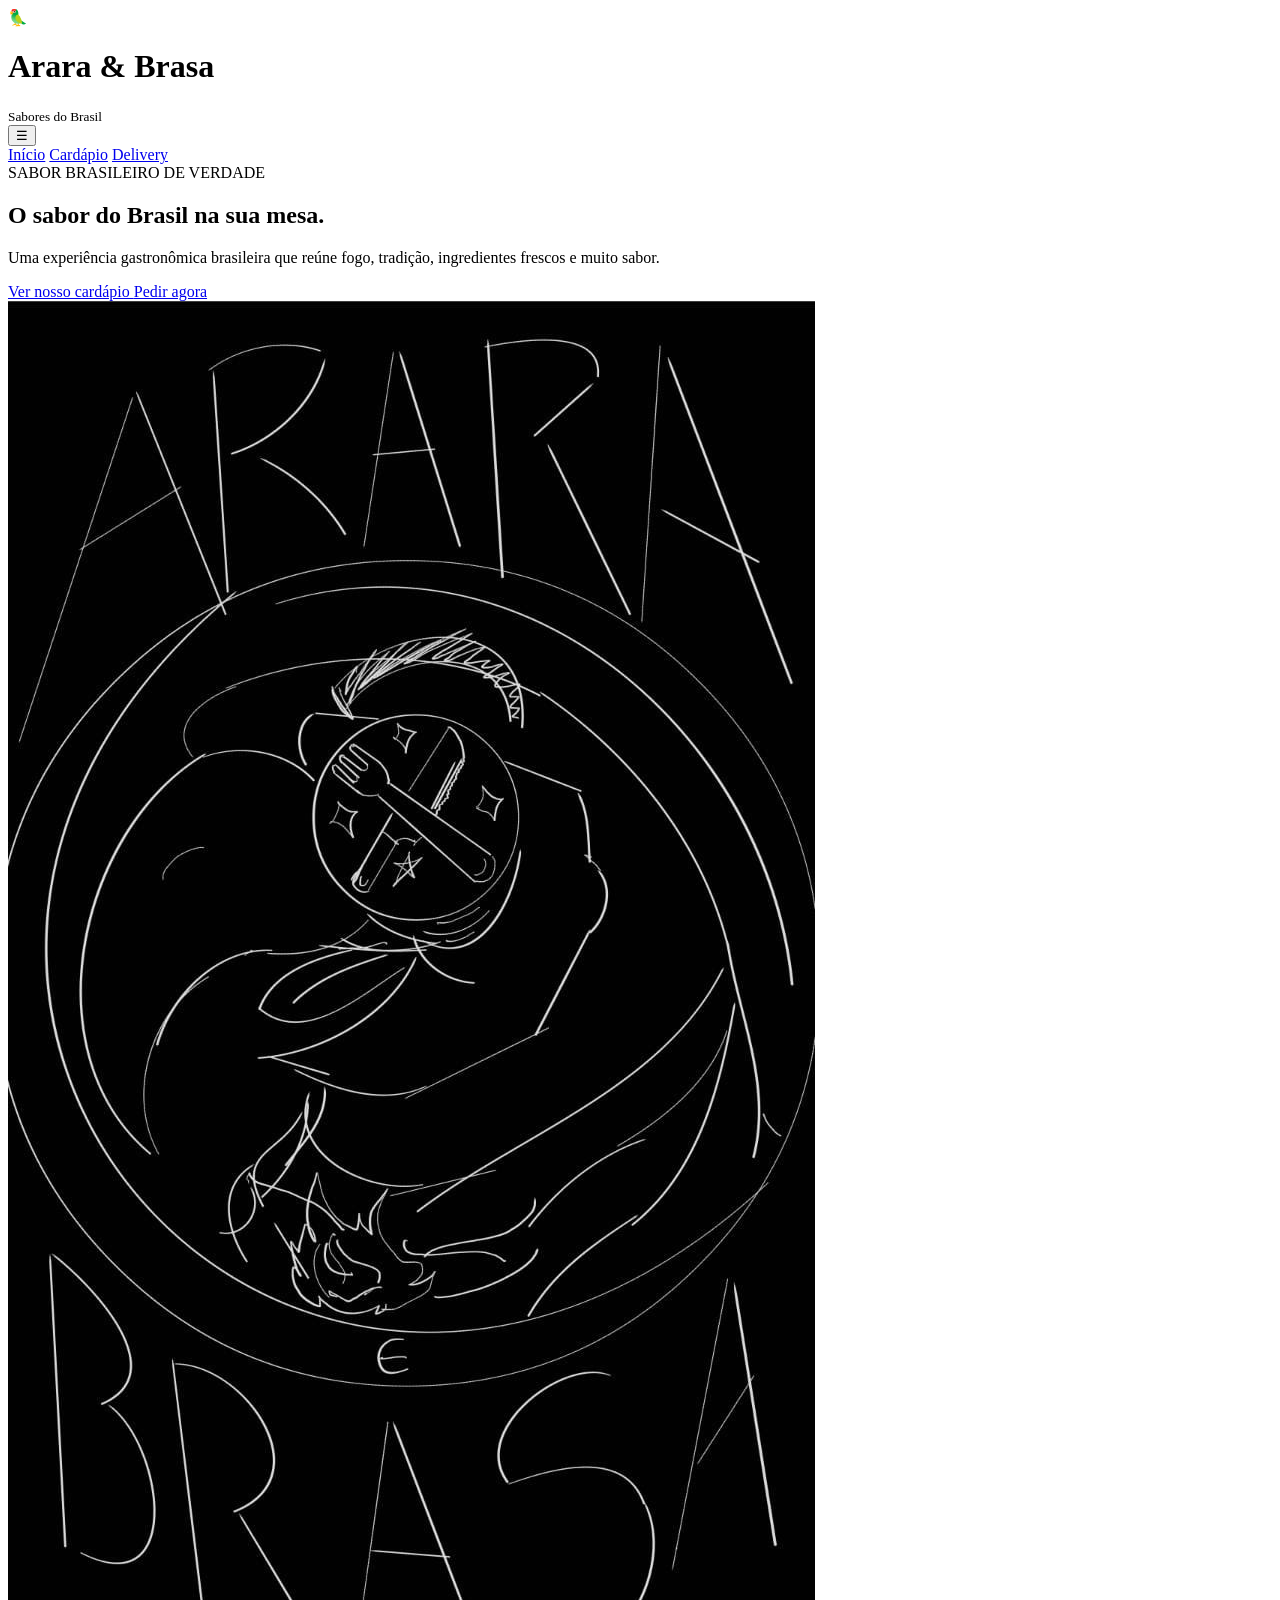
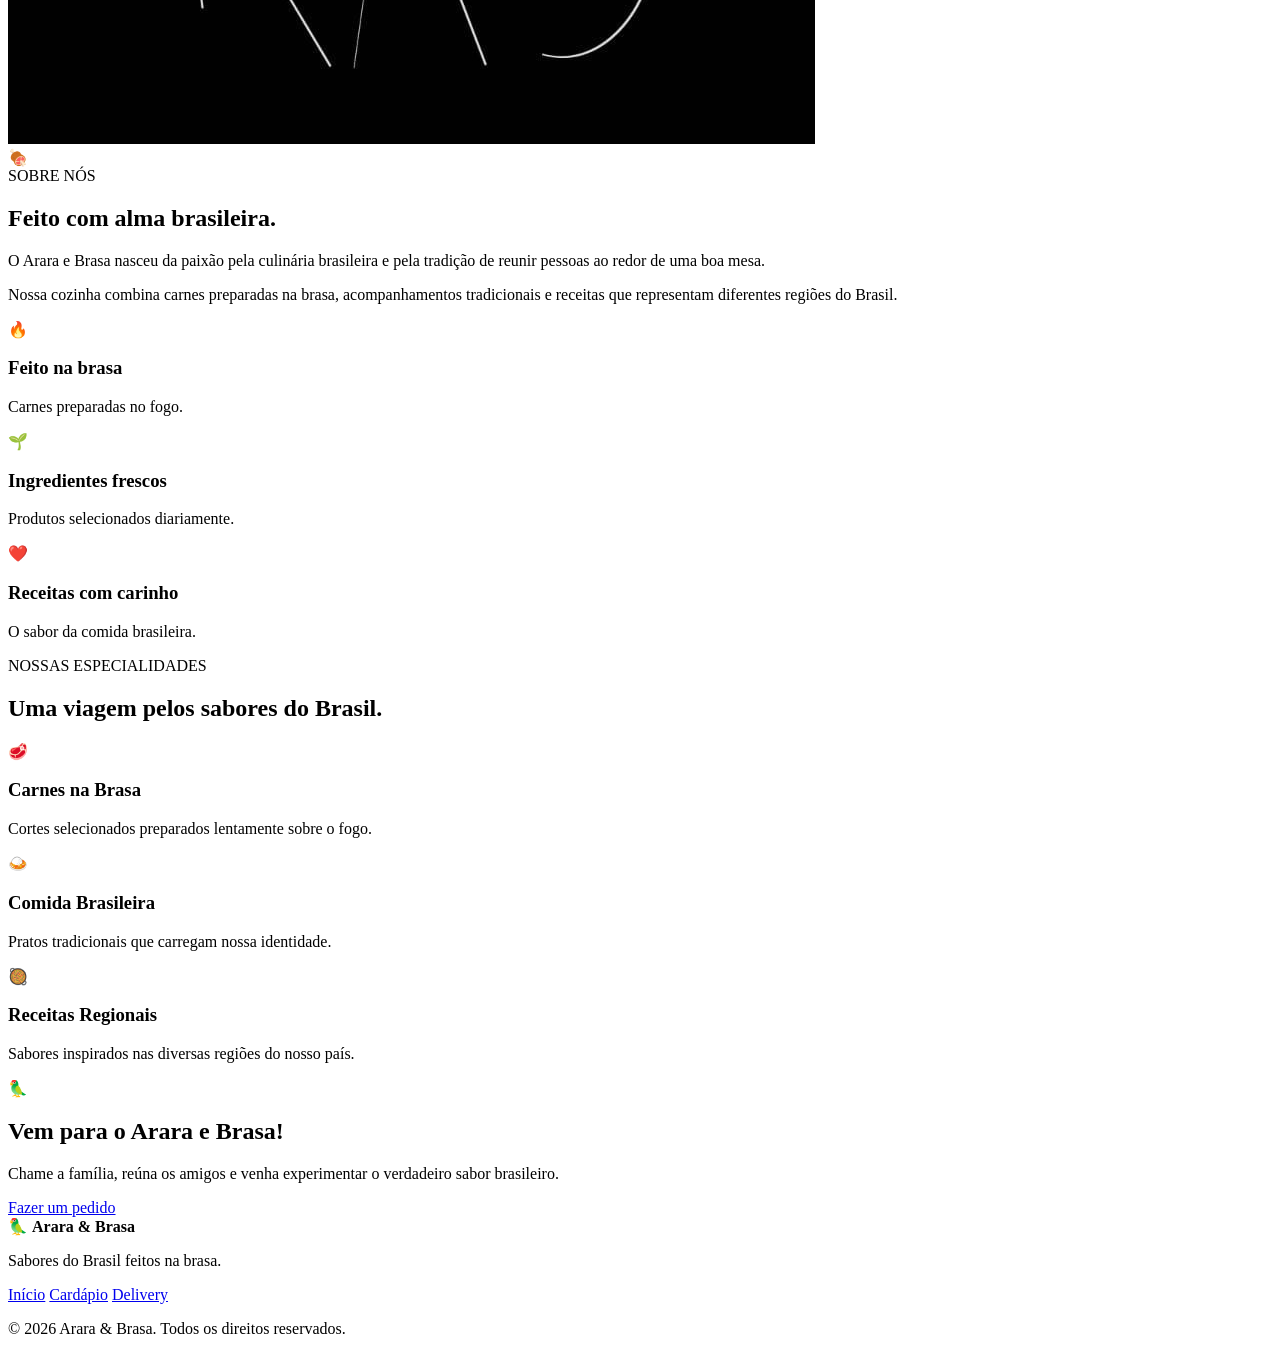
==== Arara&Brasa/index.html @ 56293bd3 "index AB 1.0.1" ====
<!DOCTYPE html>
<html lang="pt-BR">
<head>
    <meta charset="UTF-8">
    <meta name="viewport" content="width=device-width, initial-scale=1.0">
    <title>Arara e Brasa | Restaurante Brasileiro</title>

    <link rel="stylesheet" href="style.css">
</head>

<body>

<header class="header">
    <div class="logo">
        <span class="logo-arara">🦜</span>
        <div>
            <h1>Arara <span>&</span> Brasa</h1>
            <small>Sabores do Brasil</small>
        </div>
    </div>

    <button class="menu-btn" onclick="toggleMenu()">☰</button>

    <nav id="menu">
        <a href="index.html" class="active">Início</a>
        <a href="cardapio.html">Cardápio</a>
        <a href="delivery.html">Delivery</a>
    </nav>
</header>


<main>

    <section class="hero">

        <div class="hero-content">

            <span class="tag">SABOR BRASILEIRO DE VERDADE</span>

            <h2>
                O sabor do Brasil
                <span>na sua mesa.</span>
            </h2>

            <p>
                Uma experiência gastronômica brasileira que reúne
                fogo, tradição, ingredientes frescos e muito sabor.
            </p>

            <div class="hero-buttons">
                <a href="cardapio.html" class="btn btn-primary">
                    Ver nosso cardápio
                </a>

                <a href="delivery.html" class="btn btn-secondary">
                    Pedir agora 
                </a>
            </div>

        </div>

        <div class="mascot">
            <div class="mascot-circulo">
                <img src="imgs/arara.jpeg" alt="Mascote Arara e Brasa">
            </div>

            <div class="mascot-smoke smoke1"></div>
            <div class="mascot-smoke smoke2"></div>
        </div>

    </section>


    <section class="sobre">

        <div class="sobre-image">
            <div class="image-placeholder">
                🍖
            </div>
        </div>

        <div class="sobre-content">

            <span class="section-label">SOBRE NÓS</span>

            <h2>
                Feito com alma
                <span>brasileira.</span>
            </h2>

            <p>
                O Arara e Brasa nasceu da paixão pela culinária brasileira
                e pela tradição de reunir pessoas ao redor de uma boa mesa.
            </p>

            <p>
                Nossa cozinha combina carnes preparadas na brasa,
                acompanhamentos tradicionais e receitas que representam
                diferentes regiões do Brasil.
            </p>

            <div class="features">

                <div class="feature">
                    <strong>🔥</strong>
                    <div>
                        <h3>Feito na brasa</h3>
                        <p>Carnes preparadas no fogo.</p>
                    </div>
                </div>

                <div class="feature">
                    <strong>🌱</strong>
                    <div>
                        <h3>Ingredientes frescos</h3>
                        <p>Produtos selecionados diariamente.</p>
                    </div>
                </div>

                <div class="feature">
                    <strong>❤️</strong>
                    <div>
                        <h3>Receitas com carinho</h3>
                        <p>O sabor da comida brasileira.</p>
                    </div>
                </div>

            </div>

        </div>

    </section>


    <section class="especialidades">

        <div class="section-title">

            <span class="section-label">NOSSAS ESPECIALIDADES</span>

            <h2>
                Uma viagem pelos
                <span>sabores do Brasil.</span>
            </h2>

        </div>

        <div class="especialidade-grid">

            <div class="especialidade-card">
                <div class="especialidade-icon">🥩</div>
                <h3>Carnes na Brasa</h3>
                <p>
                    Cortes selecionados preparados lentamente
                    sobre o fogo.
                </p>
            </div>

            <div class="especialidade-card">
                <div class="especialidade-icon">🍛</div>
                <h3>Comida Brasileira</h3>
                <p>
                    Pratos tradicionais que carregam
                    nossa identidade.
                </p>
            </div>

            <div class="especialidade-card">
                <div class="especialidade-icon">🥘</div>
                <h3>Receitas Regionais</h3>
                <p>
                    Sabores inspirados nas diversas regiões
                    do nosso país.
                </p>
            </div>

        </div>

    </section>



    <section class="cta">

        <div>
            <span>🦜</span>

            <h2>
                Vem para o
                <strong>Arara e Brasa!</strong>
            </h2>

            <p>
                Chame a família, reúna os amigos e venha experimentar
                o verdadeiro sabor brasileiro.
            </p>
        </div>

        <a href="delivery.html" class="btn btn-primary">
            Fazer um pedido
        </a>

    </section>

</main>


<footer>

    <div class="footer-logo">
        🦜 <strong>Arara & Brasa</strong>
    </div>

    <p>Sabores do Brasil feitos na brasa.</p>

    <div class="footer-links">
        <a href="index.html">Início</a>
        <a href="cardapio.html">Cardápio</a>
        <a href="delivery.html">Delivery</a>
    </div>

    <p class="copyright">
        © 2026 Arara & Brasa. Todos os direitos reservados.
    </p>

</footer>

<script src="script.js"></script>

</body>
</html>
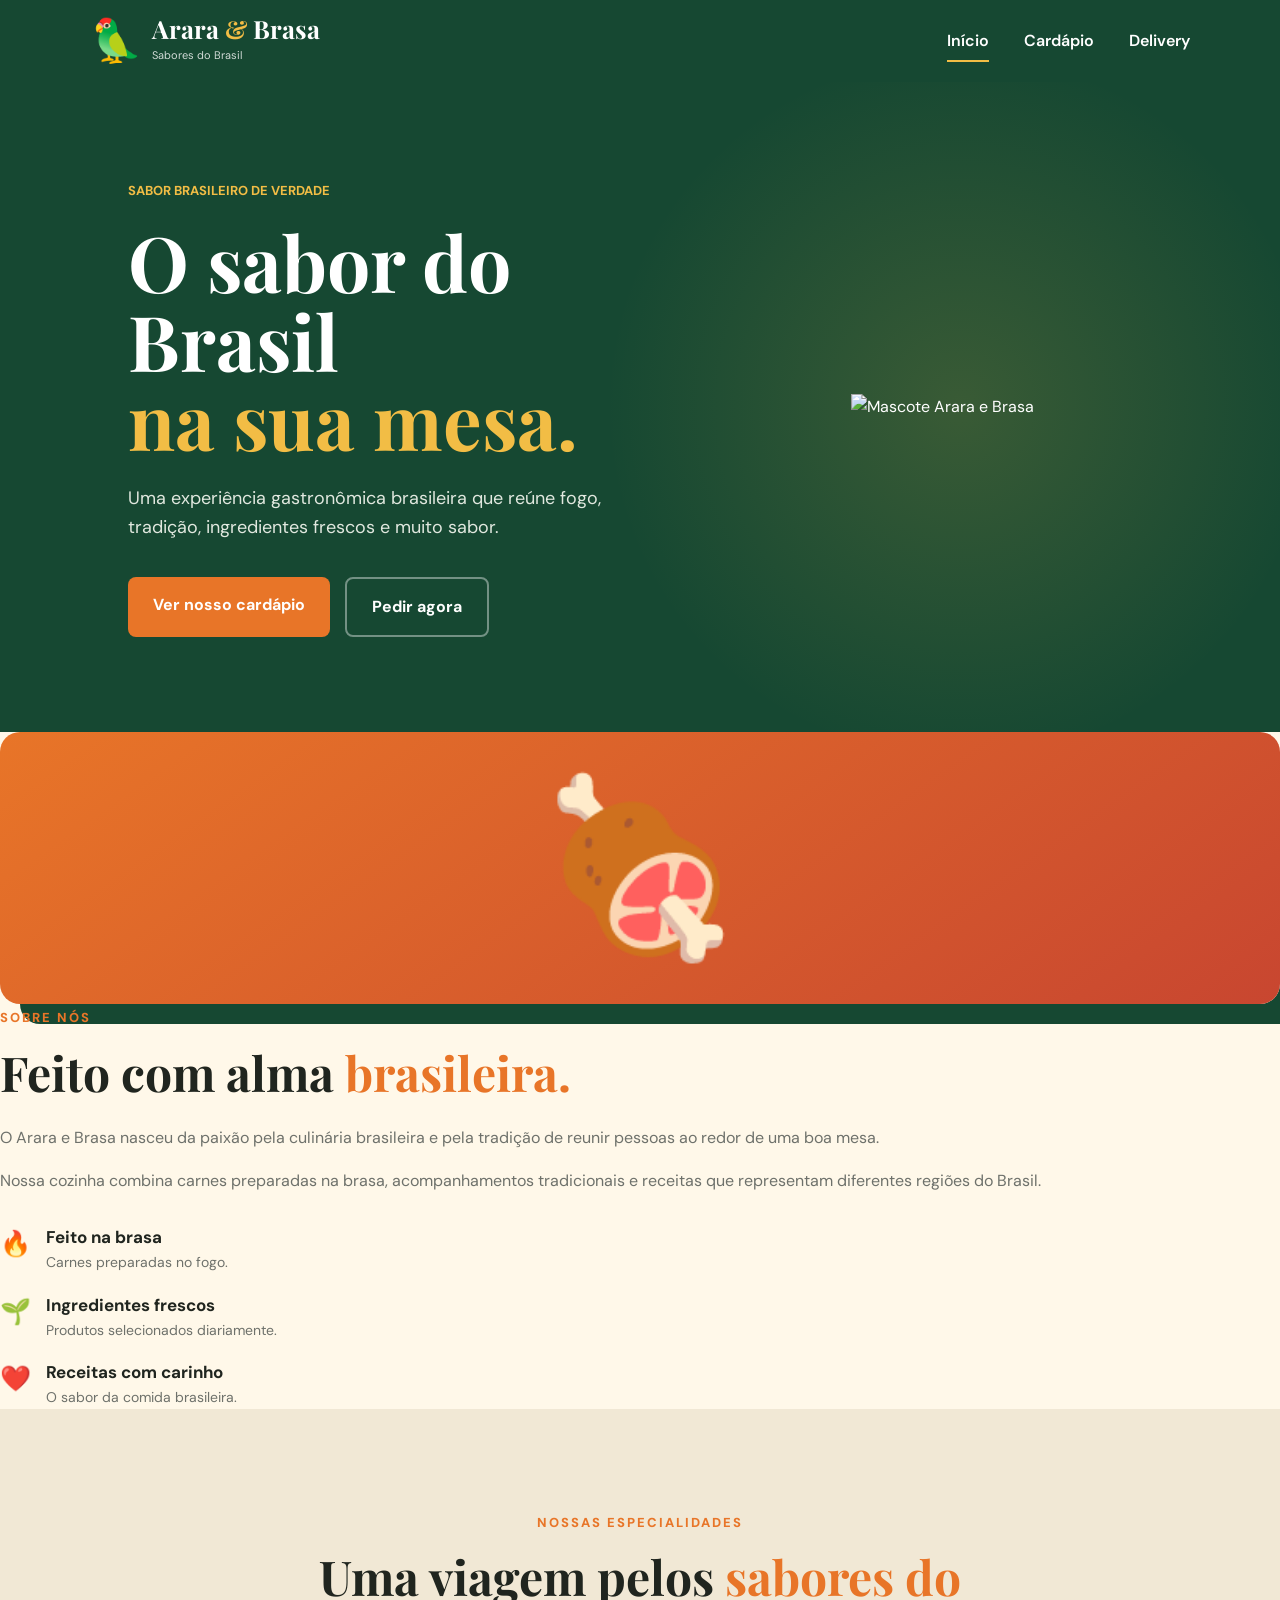
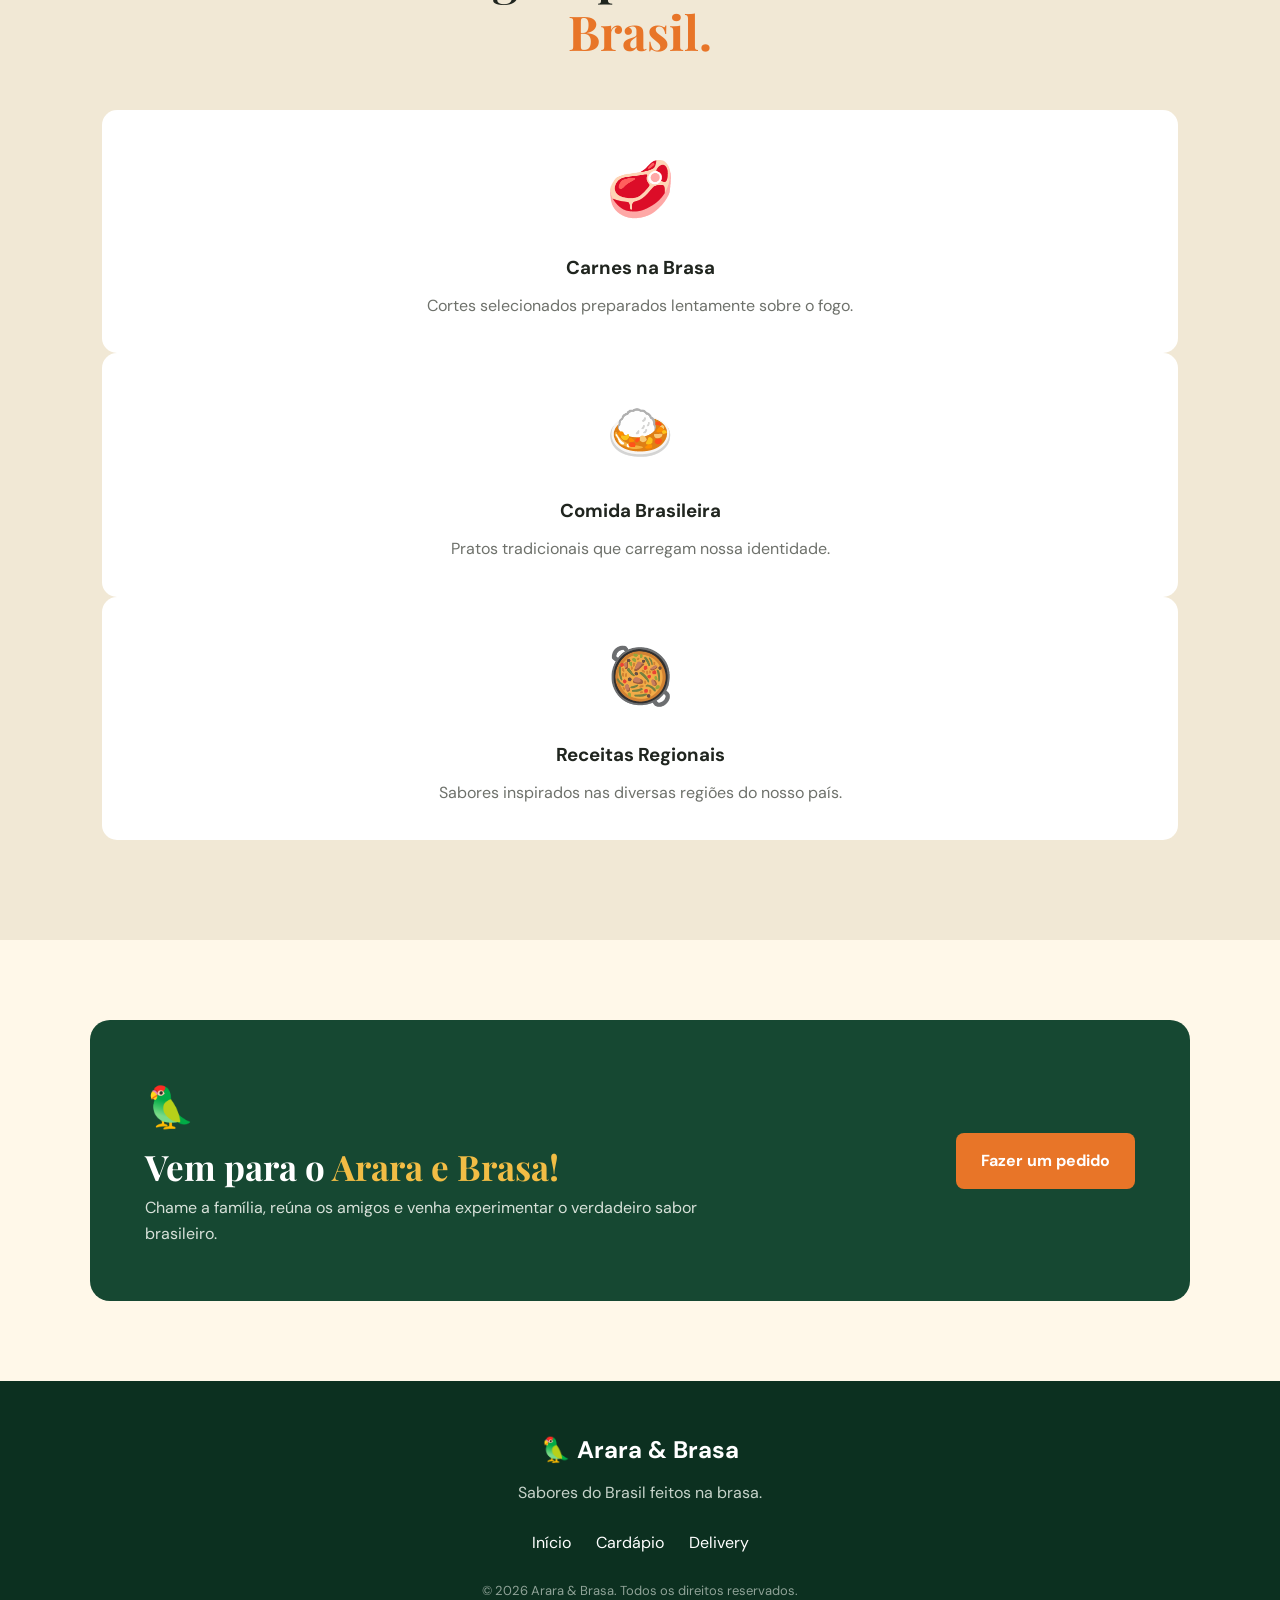
==== commit a1443649: "index AB 2.0.1" ====
--- a/Arara&Brasa/index.html
+++ b/Arara&Brasa/index.html
@@ -61,7 +61,7 @@
 
         <div class="mascot">
             <div class="mascot-circulo">
-                <img src="imgs/arara.jpeg" alt="Mascote Arara e Brasa">
+                <img src="ARRUMAR O ENQUADRAMENTO DA IMAGEM" alt="Mascote Arara e Brasa">
             </div>
 
             <div class="mascot-smoke smoke1"></div>
--- a/Arara&Brasa/style.css
+++ b/Arara&Brasa/style.css
@@ -0,0 +1,1462 @@
+@import url('https://fonts.googleapis.com/css2?family=DM+Sans:wght@400;500;600;700&family=Playfair+Display:wght@600;700;800&display=swap');
+
+* {
+    margin: 0;
+    padding: 0;
+    box-sizing: border-box;
+}
+
+
+:root {
+
+    --green: #164832;
+    --green-dark: #0c3020;
+
+    --red: #c84630;
+
+    --orange: #e87528;
+
+    --yellow: #f2bd45;
+
+    --cream: #fff8e9;
+
+    --white: #ffffff;
+
+    --dark: #20251f;
+
+    --gray: #6e716b;
+
+    --light-gray: #eee9dc;
+
+}
+
+
+body {
+
+    font-family: "DM Sans", sans-serif;
+
+    background: var(--cream);
+
+    color: var(--dark);
+
+    line-height: 1.6;
+
+}
+
+
+a {
+    text-decoration: none;
+    color: inherit;
+}
+
+
+button {
+    font-family: inherit;
+}
+
+
+.header {
+
+    height: 82px;
+
+    background: var(--green);
+
+    color: white;
+
+    display: flex;
+
+    align-items: center;
+
+    justify-content: space-between;
+
+    padding: 0 7%;
+
+    position: sticky;
+
+    top: 0;
+
+    z-index: 1000;
+
+}
+
+
+.logo {
+
+    display: flex;
+
+    align-items: center;
+
+    gap: 10px;
+
+}
+
+
+.logo-arara {
+
+    font-size: 42px;
+
+}
+
+
+.logo h1 {
+
+    font-family: "Playfair Display", serif;
+
+    font-size: 25px;
+
+    line-height: 1;
+
+}
+
+
+.logo h1 span {
+
+    color: var(--yellow);
+
+}
+
+
+.logo small {
+
+    font-size: 11px;
+
+    opacity: .8;
+
+}
+
+
+nav {
+
+    display: flex;
+
+    gap: 35px;
+
+}
+
+
+nav a {
+
+    font-weight: 600;
+
+    position: relative;
+
+    padding: 8px 0;
+
+}
+
+
+nav a::after {
+
+    content: "";
+
+    position: absolute;
+
+    bottom: 0;
+
+    left: 0;
+
+    width: 0;
+
+    height: 2px;
+
+    background: var(--yellow);
+
+    transition: .3s;
+
+}
+
+
+nav a:hover::after,
+nav a.active::after {
+
+    width: 100%;
+
+}
+
+
+.menu-btn {
+
+    display: none;
+
+    border: 0;
+
+    background: transparent;
+
+    color: white;
+
+    font-size: 28px;
+
+    cursor: pointer;
+
+}
+
+
+.hero {
+
+    min-height: 650px;
+
+    background:
+
+        radial-gradient(
+            circle at 75% 50%,
+            rgba(242,189,69,.16),
+            transparent 35%
+        ),
+
+        var(--green);
+
+    color: white;
+
+    display: flex;
+
+    align-items: center;
+
+    justify-content: space-between;
+
+    padding: 70px 10%;
+
+    overflow: hidden;
+
+}
+
+
+.hero-content {
+
+    max-width: 600px;
+
+}
+
+
+.tag {
+
+    display: inline-block;
+
+    color: var(--yellow);
+
+    font-weight: 700;
+
+    font-size: 13px;
+
+    margin-bottom: 20px;
+
+}
+
+
+.hero h2 {
+
+    font-family: "Playfair Display", serif;
+
+    font-size: clamp(50px, 6vw, 82px);
+
+    line-height: 1.03;
+
+    margin-bottom: 25px;
+
+}
+
+
+.hero h2 span {
+
+    color: var(--yellow);
+
+    display: block;
+
+}
+
+
+.hero p {
+
+    max-width: 540px;
+
+    color: #e1e8df;
+
+    font-size: 18px;
+
+    margin-bottom: 35px;
+
+}
+
+
+.hero-buttons {
+
+    display: flex;
+
+    gap: 15px;
+
+    flex-wrap: wrap;
+
+}
+
+
+.btn {
+
+    display: inline-block;
+
+    padding: 15px 25px;
+
+    border-radius: 8px;
+
+    font-weight: 700;
+
+    transition: .3s;
+
+}
+
+
+.btn-primary {
+
+    background: var(--orange);
+
+    color: white;
+
+}
+
+
+.btn-primary:hover {
+
+    transform: translateY(-3px);
+
+    background: #d55f1b;
+
+}
+
+
+.btn-secondary {
+
+    border: 2px solid rgba(255,255,255,.4);
+
+    color: white;
+
+}
+
+
+.btn-secondary:hover {
+
+    background: white;
+
+    color: var(--green);
+
+}
+
+
+.mascot {
+
+    position: relative;
+
+    width: 420px;
+
+    height: 420px;
+
+    display: flex;
+
+    align-items: center;
+
+    justify-content: center;
+
+}
+
+
+.mascot-circle {
+
+    width: 340px;
+
+    height: 340px;
+
+    border-radius: 50%;
+
+    background: var(--yellow);
+
+    display: flex;
+
+    align-items: center;
+
+    justify-content: center;
+
+    font-size: 190px;
+
+    box-shadow:
+        0 0 0 20px rgba(242,189,69,.1),
+        0 30px 70px rgba(0,0,0,.3);
+
+    animation: float 4s ease-in-out infinite;
+
+}
+
+
+@keyframes float {
+
+    0%, 100% {
+        transform: translateY(0);
+    }
+
+    50% {
+        transform: translateY(-15px);
+    }
+
+}
+
+
+.about {
+
+    max-width: 1200px;
+
+    margin: auto;
+
+    padding: 100px 30px;
+
+    display: grid;
+
+    grid-template-columns: 1fr 1fr;
+
+    gap: 80px;
+
+    align-items: center;
+
+}
+
+
+.about-image {
+
+    height: 480px;
+
+}
+
+
+.image-placeholder {
+
+    width: 100%;
+
+    height: 100%;
+
+    border-radius: 20px;
+
+    background:
+
+        linear-gradient(
+            145deg,
+            var(--orange),
+            var(--red)
+        );
+
+    display: flex;
+
+    align-items: center;
+
+    justify-content: center;
+
+    font-size: 170px;
+
+    box-shadow: 20px 20px 0 var(--green);
+
+}
+
+
+.section-label {
+
+    color: var(--orange);
+
+    font-weight: 800;
+
+    font-size: 13px;
+
+    letter-spacing: 2px;
+
+}
+
+
+.sobre-content > h2,
+.section-title h2,
+.page-header h2 {
+
+    font-family: "Playfair Display", serif;
+
+    font-size: 48px;
+
+    line-height: 1.15;
+
+    margin: 15px 0 25px;
+
+}
+
+
+.sobre-content > h2 span,
+.section-title h2 span,
+.page-header h2 span {
+
+    color: var(--orange);
+
+}
+
+
+.sobre-content > p {
+
+    color: var(--gray);
+
+    margin-bottom: 18px;
+
+}
+
+
+.features {
+
+    margin-top: 30px;
+
+    display: flex;
+
+    flex-direction: column;
+
+    gap: 18px;
+
+}
+
+
+.feature {
+
+    display: flex;
+
+    gap: 15px;
+
+}
+
+
+.feature > strong {
+
+    font-size: 25px;
+
+}
+
+
+.feature h3 {
+
+    font-size: 17px;
+
+}
+
+
+.feature p {
+
+    color: var(--gray);
+
+    font-size: 14px;
+
+}
+
+
+.especialidades {
+
+    background: #f1e8d5;
+
+    padding: 100px 8%;
+
+}
+
+
+.section-title {
+
+    text-align: center;
+
+    max-width: 650px;
+
+    margin: 0 auto 50px;
+
+}
+
+
+.especialidades-grid {
+
+    max-width: 1100px;
+
+    margin: auto;
+
+    display: grid;
+
+    grid-template-columns: repeat(3, 1fr);
+
+    gap: 25px;
+
+}
+
+
+.especialidade-card {
+
+    background: white;
+
+    padding: 35px;
+
+    border-radius: 15px;
+
+    text-align: center;
+
+    transition: .3s;
+
+}
+
+
+.especialidade-card:hover {
+
+    transform: translateY(-8px);
+
+}
+
+
+.especialidade-icon {
+
+    font-size: 55px;
+
+    margin-bottom: 20px;
+
+}
+
+
+.especialidade-card h3 {
+
+    margin-bottom: 10px;
+
+}
+
+
+.especialidade-card p {
+
+    color: var(--gray);
+
+}
+
+
+.cta {
+
+    max-width: 1100px;
+
+    margin: 80px auto;
+
+    padding: 55px;
+
+    border-radius: 20px;
+
+    background: var(--green);
+
+    color: white;
+
+    display: flex;
+
+    justify-content: space-between;
+
+    align-items: center;
+
+    gap: 30px;
+
+}
+
+
+.cta span {
+
+    font-size: 40px;
+
+}
+
+
+.cta h2 {
+
+    font-family: "Playfair Display", serif;
+
+    font-size: 35px;
+
+}
+
+
+.cta strong {
+
+    color: var(--yellow);
+
+}
+
+
+.cta p {
+
+    color: #d7e1d9;
+
+    max-width: 600px;
+
+}
+
+
+.page-header {
+
+    text-align: center;
+
+    padding: 90px 20px;
+
+    background: var(--green);
+
+    color: white;
+
+}
+
+
+.page-header h2 {
+
+    margin-bottom: 10px;
+
+}
+
+
+.page-header p {
+
+    color: #d8e1da;
+
+}
+
+
+.menu-section {
+
+    max-width: 1100px;
+
+    margin: auto;
+
+    padding: 70px 20px;
+
+}
+
+
+.menu-category {
+
+    margin-bottom: 70px;
+
+}
+
+
+.menu-category > h2 {
+
+    font-family: "Playfair Display", serif;
+
+    font-size: 32px;
+
+    margin-bottom: 25px;
+
+    color: var(--green);
+
+}
+
+
+.menu-grid {
+
+    display: grid;
+
+    grid-template-columns: 1fr 1fr;
+
+    gap: 20px;
+
+}
+
+
+.menu-item {
+
+    background: white;
+
+    border-radius: 12px;
+
+    padding: 25px;
+
+    display: flex;
+
+    gap: 20px;
+
+    border: 1px solid #eee;
+
+    transition: .3s;
+
+}
+
+
+.menu-item:hover {
+
+    transform: translateY(-4px);
+
+    box-shadow: 0 10px 30px rgba(0,0,0,.08);
+
+}
+
+
+.food-icon {
+
+    width: 75px;
+
+    height: 75px;
+
+    min-width: 75px;
+
+    border-radius: 12px;
+
+    background: #f4ead5;
+
+    display: flex;
+
+    align-items: center;
+
+    justify-content: center;
+
+    font-size: 38px;
+
+}
+
+
+.food-info h3 {
+
+    margin-bottom: 5px;
+
+}
+
+
+.food-info p {
+
+    color: var(--gray);
+
+    font-size: 14px;
+
+    margin-bottom: 10px;
+
+}
+
+
+.food-info strong {
+
+    color: var(--orange);
+
+    font-size: 18px;
+
+}
+
+
+.menu-cta {
+
+    text-align: center;
+
+    background: #f1e8d5;
+
+    padding: 70px 20px;
+
+}
+
+
+.menu-cta h2 {
+
+    font-family: "Playfair Display", serif;
+
+    font-size: 40px;
+
+    margin-bottom: 10px;
+
+}
+
+
+.menu-cta p {
+
+    margin-bottom: 25px;
+
+    color: var(--gray);
+
+}
+
+
+.delivery-container {
+
+    max-width: 1200px;
+
+    margin: auto;
+
+    padding: 70px 25px;
+
+    display: grid;
+
+    grid-template-columns: 1.5fr 1fr;
+
+    gap: 40px;
+
+}
+
+
+.delivery-products > h2 {
+
+    font-family: "Playfair Display", serif;
+
+    color: var(--green);
+
+    margin-bottom: 25px;
+
+}
+
+
+.delivery-card {
+
+    background: white;
+
+    padding: 20px;
+
+    border-radius: 12px;
+
+    display: flex;
+
+    gap: 20px;
+
+    margin-bottom: 15px;
+
+    box-shadow: 0 5px 20px rgba(0,0,0,.04);
+
+}
+
+
+.delivery-food {
+
+    width: 100px;
+
+    height: 100px;
+
+    min-width: 100px;
+
+    background: #f4ead5;
+
+    border-radius: 12px;
+
+    display: flex;
+
+    align-items: center;
+
+    justify-content: center;
+
+    font-size: 50px;
+
+}
+
+
+.delivery-info {
+
+    flex: 1;
+
+}
+
+
+.delivery-info h3 {
+
+    margin-bottom: 5px;
+
+}
+
+
+.delivery-info p {
+
+    color: var(--gray);
+
+    font-size: 14px;
+
+    margin-bottom: 8px;
+
+}
+
+
+.delivery-info strong {
+
+    display: block;
+
+    color: var(--orange);
+
+    margin-bottom: 10px;
+
+}
+
+
+.add-btn {
+
+    border: none;
+
+    padding: 8px 15px;
+
+    border-radius: 6px;
+
+    background: var(--green);
+
+    color: white;
+
+    cursor: pointer;
+
+    font-weight: 700;
+
+}
+
+
+.add-btn:hover {
+
+    background: var(--orange);
+
+}
+
+
+.cart {
+
+    background: white;
+
+    border-radius: 15px;
+
+    padding: 25px;
+
+    height: fit-content;
+
+    position: sticky;
+
+    top: 110px;
+
+    box-shadow: 0 10px 40px rgba(0,0,0,.08);
+
+}
+
+
+.cart-header {
+
+    display: flex;
+
+    justify-content: space-between;
+
+    align-items: center;
+
+    padding-bottom: 20px;
+
+    border-bottom: 1px solid #eee;
+
+}
+
+
+.cart-header h2 {
+
+    font-size: 20px;
+
+}
+
+
+#cart-count {
+
+    background: var(--orange);
+
+    color: white;
+
+    width: 28px;
+
+    height: 28px;
+
+    border-radius: 50%;
+
+    display: flex;
+
+    justify-content: center;
+
+    align-items: center;
+
+    font-weight: 700;
+
+}
+
+
+.empty-cart {
+
+    text-align: center;
+
+    padding: 50px 10px;
+
+    color: var(--gray);
+
+}
+
+
+.empty-cart:first-letter {
+
+    font-size: 40px;
+
+}
+
+
+.cart-item {
+
+    display: flex;
+
+    justify-content: space-between;
+
+    gap: 10px;
+
+    padding: 15px 0;
+
+    border-bottom: 1px solid #eee;
+
+}
+
+
+.cart-item h4 {
+
+    font-size: 14px;
+
+}
+
+
+.cart-item small {
+
+    color: var(--gray);
+
+}
+
+
+.remove-item {
+
+    border: none;
+
+    background: transparent;
+
+    color: var(--red);
+
+    cursor: pointer;
+
+}
+
+
+.cart-footer {
+
+    margin-top: 20px;
+
+}
+
+
+.cart-total {
+
+    display: flex;
+
+    justify-content: space-between;
+
+    font-size: 19px;
+
+    margin-bottom: 20px;
+
+}
+
+
+.cart-total strong {
+
+    color: var(--orange);
+
+}
+
+
+.checkout-btn {
+
+    width: 100%;
+
+    border: none;
+
+    border-radius: 8px;
+
+    padding: 14px;
+
+    background: var(--green);
+
+    color: white;
+
+    font-weight: 700;
+
+    cursor: pointer;
+
+}
+
+
+.checkout-btn:hover {
+
+    background: var(--orange);
+
+}
+
+
+.delivery-info-section {
+
+    background: #f1e8d5;
+
+    padding: 60px 10%;
+
+    display: grid;
+
+    grid-template-columns: repeat(3, 1fr);
+
+    gap: 30px;
+
+    text-align: center;
+
+}
+
+
+.delivery-info-section span {
+
+    font-size: 35px;
+
+}
+
+
+.delivery-info-section h3 {
+
+    margin: 10px 0;
+
+}
+
+
+.delivery-info-section p {
+
+    color: var(--gray);
+
+}
+
+
+footer {
+
+    background: var(--green-dark);
+
+    color: white;
+
+    text-align: center;
+
+    padding: 50px 20px;
+
+}
+
+
+.footer-logo {
+
+    font-size: 24px;
+
+    margin-bottom: 10px;
+
+}
+
+
+footer > p {
+
+    color: #c7d3ca;
+
+}
+
+
+.footer-links {
+
+    display: flex;
+
+    justify-content: center;
+
+    gap: 25px;
+
+    margin: 25px 0;
+
+}
+
+
+.footer-links a:hover {
+
+    color: var(--yellow);
+
+}
+
+
+.copyright {
+
+    font-size: 13px;
+
+    opacity: .7;
+
+}
+
+
+@media (max-width: 900px) {
+
+    .header {
+
+        padding: 0 5%;
+
+    }
+
+    nav {
+
+        display: none;
+
+        position: absolute;
+
+        top: 82px;
+
+        left: 0;
+
+        right: 0;
+
+        background: var(--green);
+
+        flex-direction: column;
+
+        padding: 25px;
+
+        gap: 15px;
+
+    }
+
+    nav.open {
+
+        display: flex;
+
+    }
+
+    .menu-btn {
+
+        display: block;
+
+    }
+
+    .hero {
+
+        text-align: center;
+
+        flex-direction: column;
+
+        padding: 70px 25px;
+
+    }
+
+    .hero-buttons {
+
+        justify-content: center;
+
+    }
+
+    .mascot {
+
+        width: 300px;
+
+        height: 300px;
+
+        margin-top: 40px;
+
+    }
+
+    .mascot-circle {
+
+        width: 260px;
+
+        height: 260px;
+
+        font-size: 140px;
+
+    }
+
+    .about {
+
+        grid-template-columns: 1fr;
+
+        gap: 50px;
+
+    }
+
+    .specialty-grid {
+
+        grid-template-columns: 1fr;
+
+    }
+
+    .menu-grid {
+
+        grid-template-columns: 1fr;
+
+    }
+
+    .delivery-container {
+
+        grid-template-columns: 1fr;
+
+    }
+
+    .cart {
+
+        position: static;
+
+    }
+
+    .delivery-info-section {
+
+        grid-template-columns: 1fr;
+
+    }
+
+}
+
+
+@media (max-width: 600px) {
+
+    .logo h1 {
+
+        font-size: 20px;
+
+    }
+
+    .logo-arara {
+
+        font-size: 32px;
+
+    }
+
+    .hero h2 {
+
+        font-size: 48px;
+
+    }
+
+    .about h2,
+    .section-title h2,
+    .page-header h2 {
+
+        font-size: 38px;
+
+    }
+
+    .about {
+
+        padding: 70px 20px;
+
+    }
+
+    .about-image {
+
+        height: 350px;
+
+    }
+
+    .image-placeholder {
+
+        box-shadow: 10px 10px 0 var(--green);
+
+    }
+
+    .cta {
+
+        margin: 50px 20px;
+
+        padding: 35px 25px;
+
+        flex-direction: column;
+
+        text-align: center;
+
+    }
+
+    .delivery-card {
+
+        align-items: flex-start;
+
+    }
+
+    .delivery-food {
+
+        width: 70px;
+
+        height: 70px;
+
+        min-width: 70px;
+
+        font-size: 35px;
+
+    }
+
+}
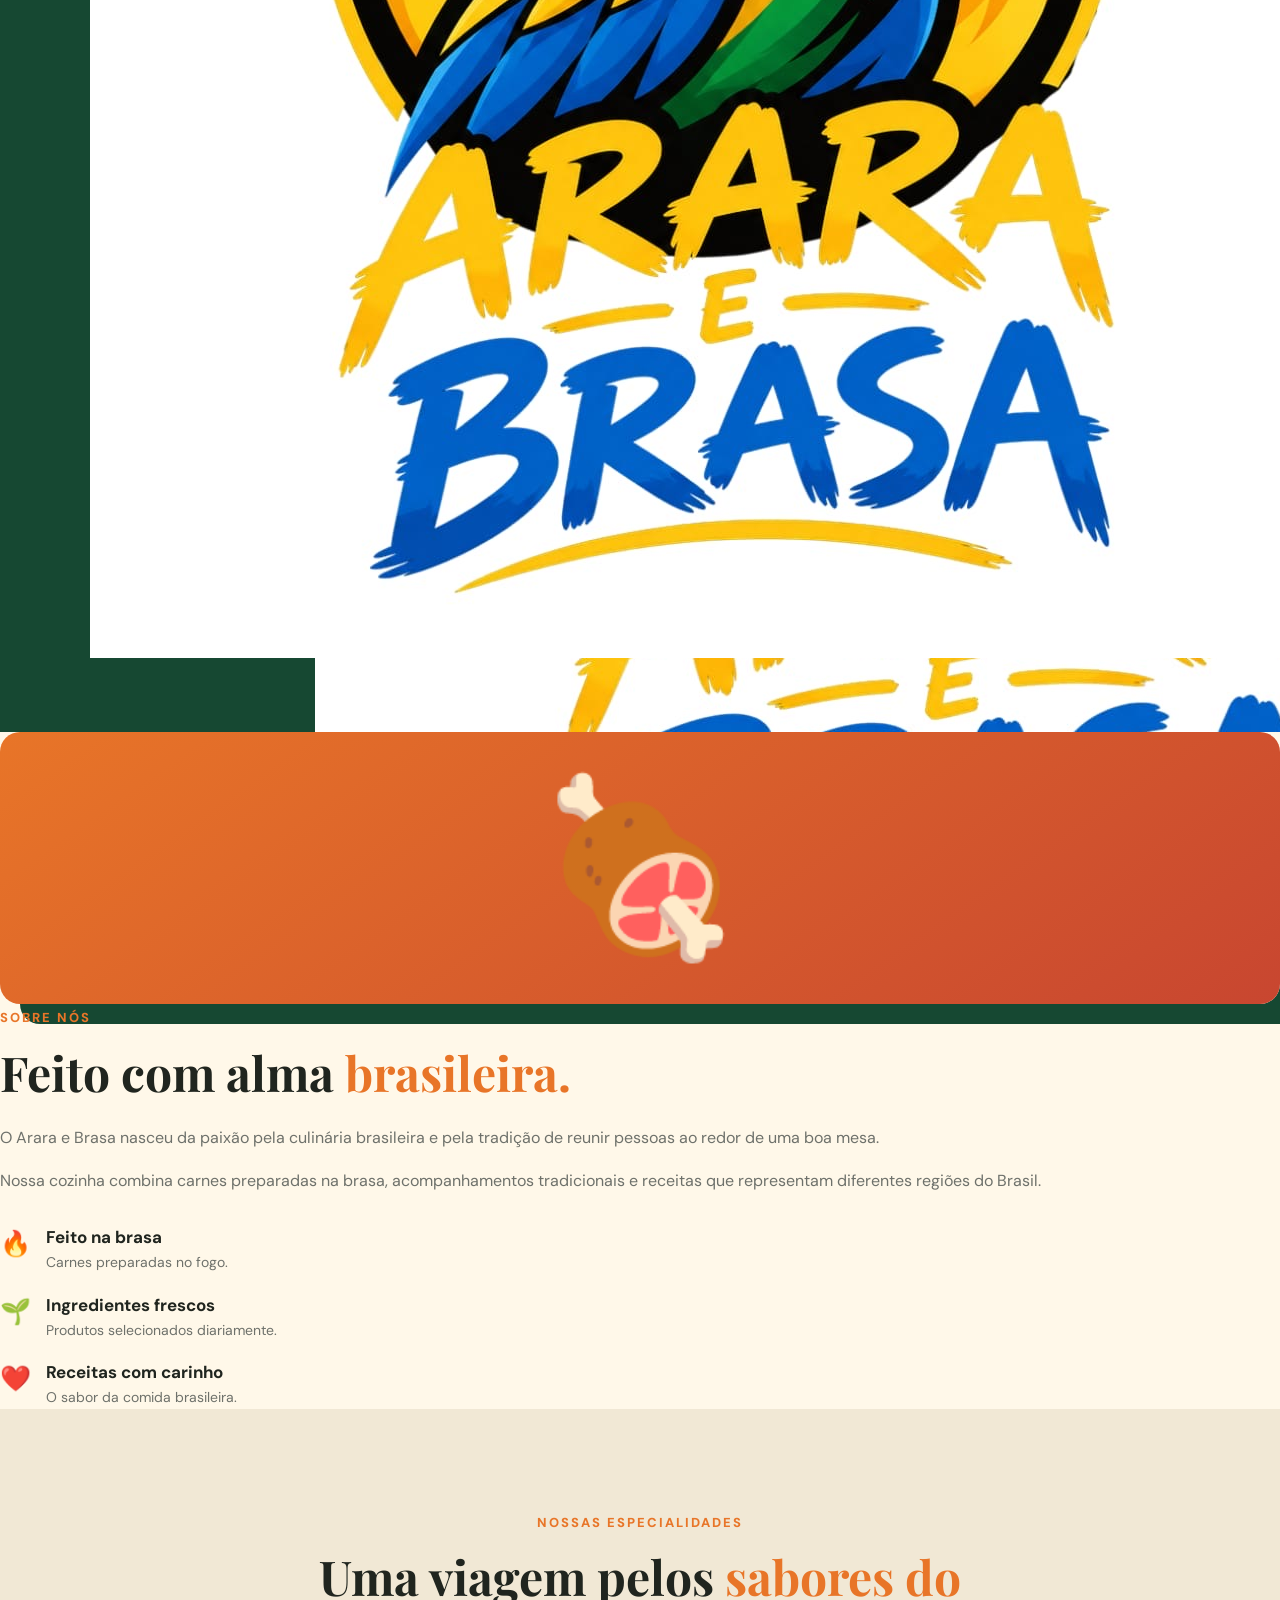
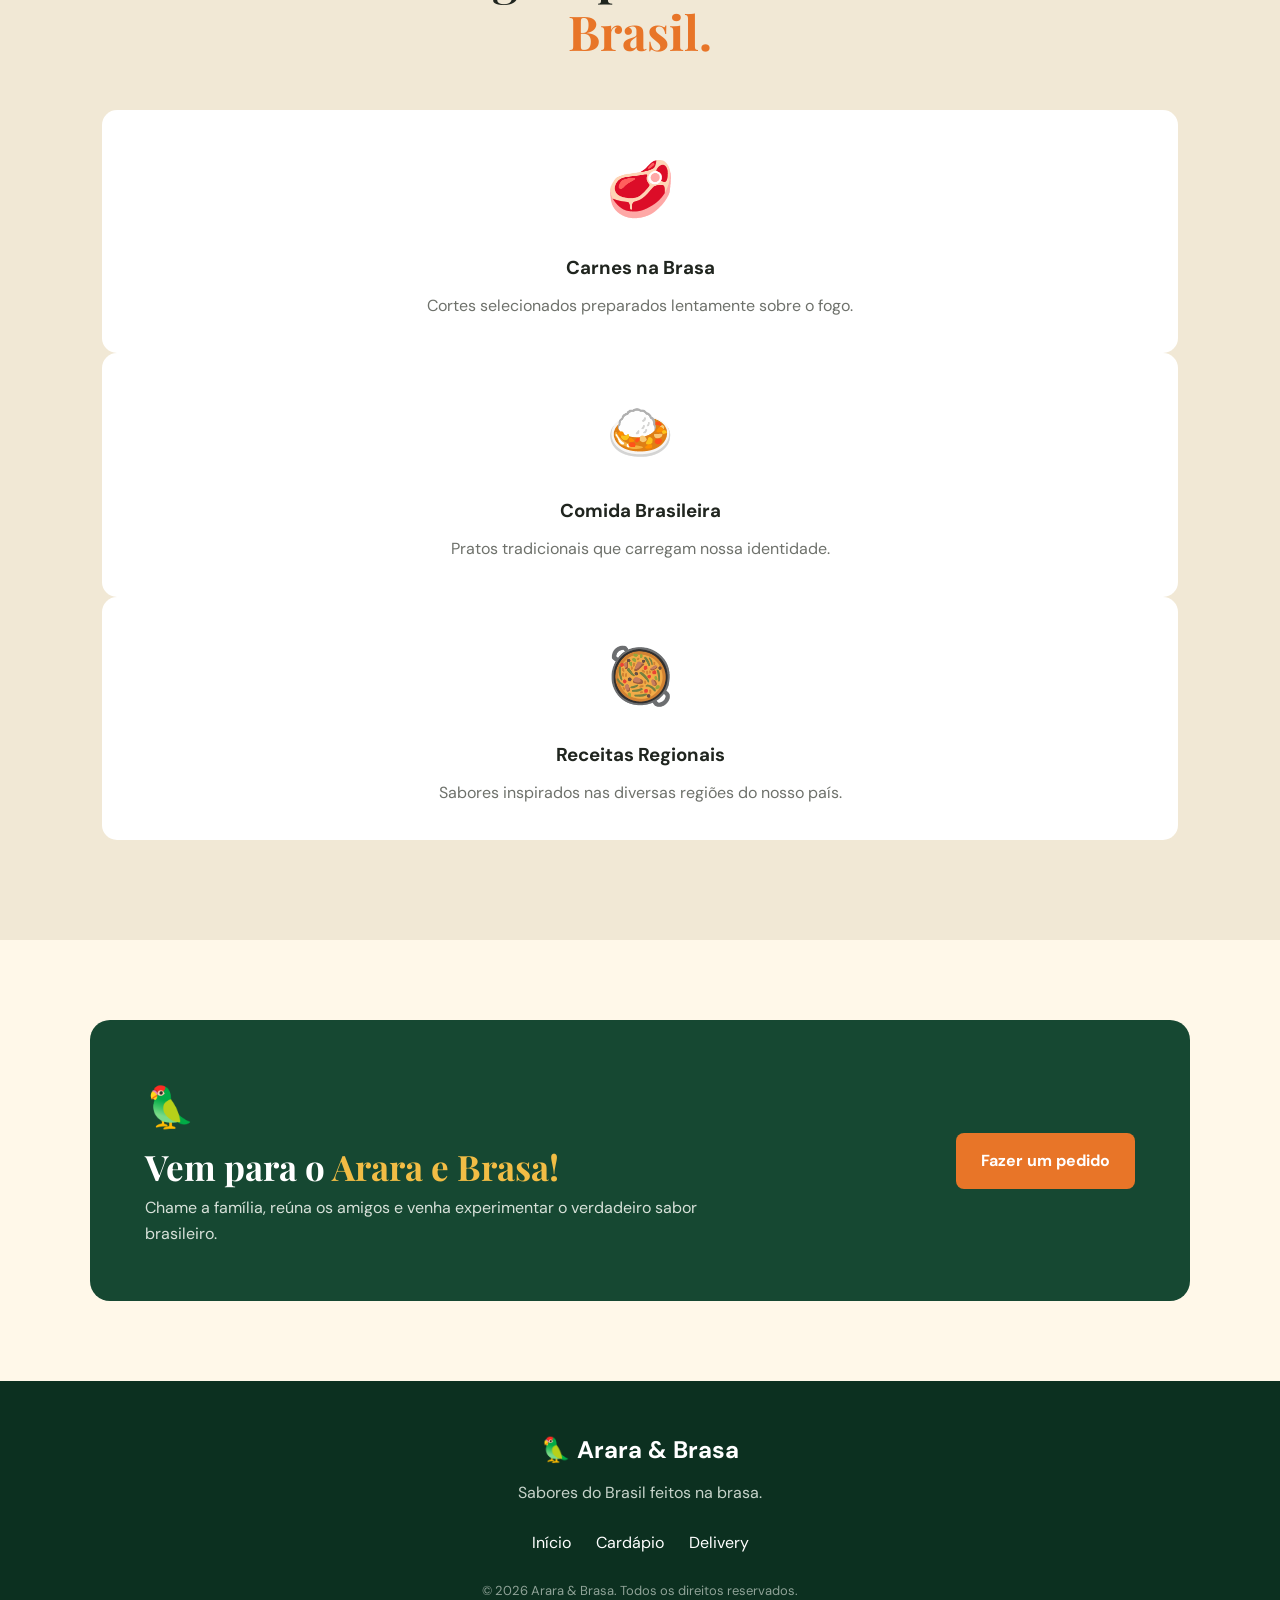
==== commit d39af637: "index 2.0.2" ====
--- a/Arara&Brasa/index.html
+++ b/Arara&Brasa/index.html
@@ -12,7 +12,9 @@
 
 <header class="header">
     <div class="logo">
-        <span class="logo-arara">🦜</span>
+        <div class="logo-arara">
+           <img src="imgs/araradef.jpeg" alt="Mascote Arara e Brasa">
+        </div>
         <div>
             <h1>Arara <span>&</span> Brasa</h1>
             <small>Sabores do Brasil</small>
@@ -60,8 +62,8 @@
         </div>
 
         <div class="mascot">
-            <div class="mascot-circulo">
-                <img src="ARRUMAR O ENQUADRAMENTO DA IMAGEM" alt="Mascote Arara e Brasa">
+            <div class="mascot-circle">
+                <img src="imgs/araradef.jpeg" alt="Mascote Arara e Brasa">
             </div>
 
             <div class="mascot-smoke smoke1"></div>
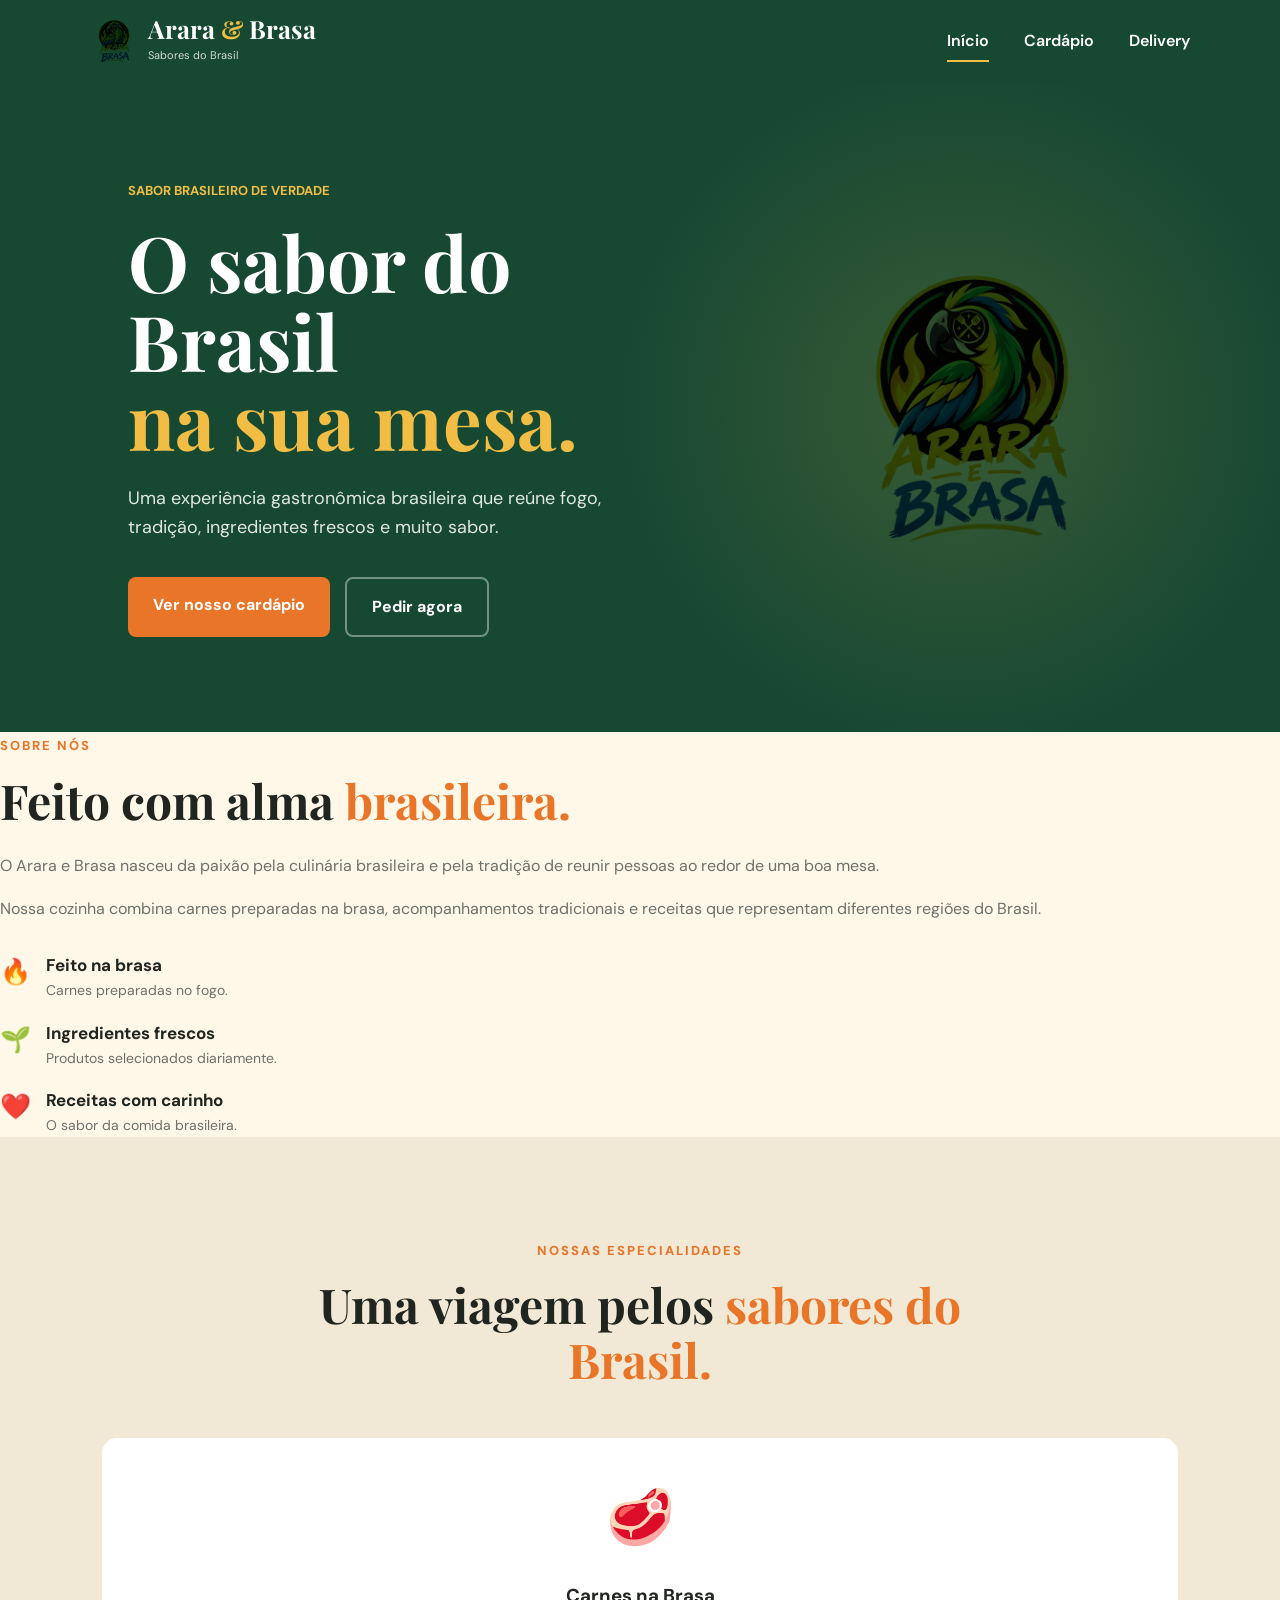
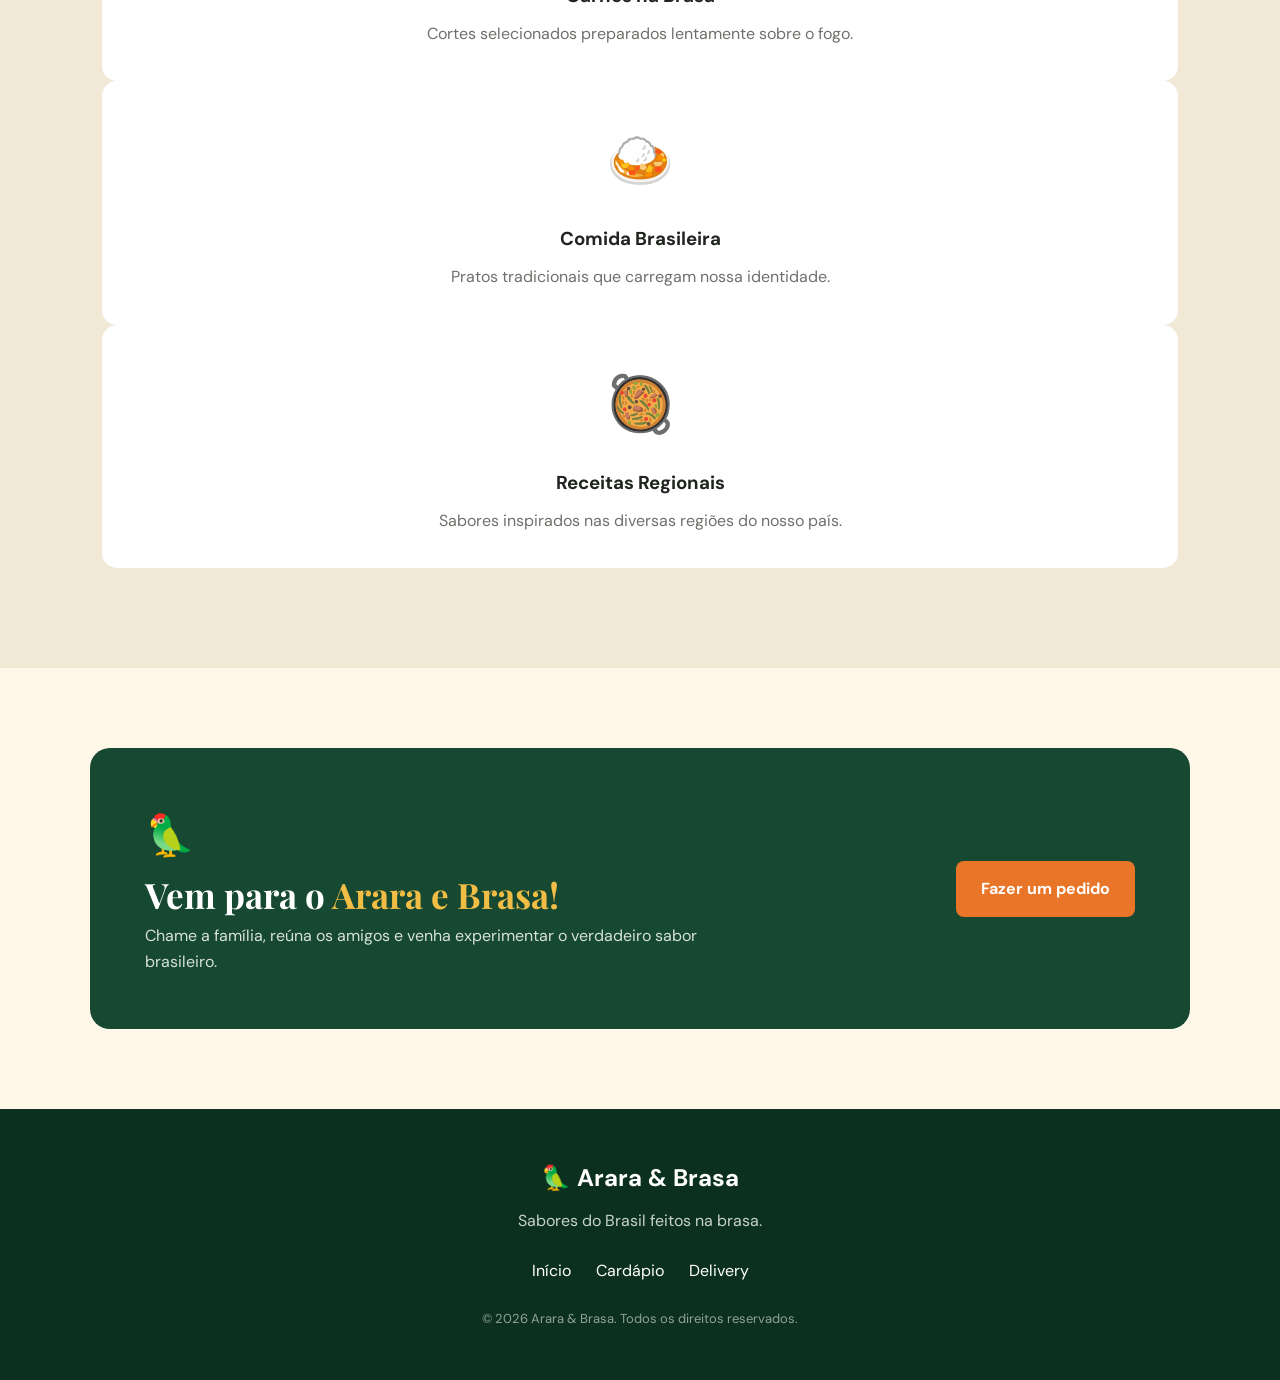
==== commit ec829618: "index AB 2.0.3" ====
--- a/Arara&Brasa/index.html
+++ b/Arara&Brasa/index.html
@@ -74,12 +74,6 @@
 
 
     <section class="sobre">
-
-        <div class="sobre-image">
-            <div class="image-placeholder">
-                🍖
-            </div>
-        </div>
 
         <div class="sobre-content">
 
--- a/Arara&Brasa/style.css
+++ b/Arara&Brasa/style.css
@@ -342,43 +342,46 @@
 .mascot {
 
     position: relative;
-
-    width: 420px;
-
-    height: 420px;
-
-    display: flex;
-
+    
+    width: 360px;
+    
+    height: 360px;
+    
+    display: flex;
+    
     align-items: center;
-
+    
     justify-content: center;
 
 }
 
 
 .mascot-circle {
-
-    width: 340px;
-
-    height: 340px;
-
-    border-radius: 50%;
-
-    background: var(--yellow);
-
-    display: flex;
-
+    
+    width: 300px;
+    
+    height: 300px;
+    
+    display: flex;
+    
     align-items: center;
-
+    
     justify-content: center;
-
-    font-size: 190px;
-
-    box-shadow:
-        0 0 0 20px rgba(242,189,69,.1),
-        0 30px 70px rgba(0,0,0,.3);
-
+    
     animation: float 4s ease-in-out infinite;
+}
+
+.mascot-circle img {
+    
+    width: 100%;
+    
+    height: 100%;
+    
+    object-fit: contain;
+    
+    display: block;
+    
+    mix-blend-mode: multiply;
 
 }
 
@@ -487,6 +490,32 @@
 
 }
 
+.logo-arara {
+    
+    width: 48px;
+    
+    height: 48px;
+    
+    display: flex;
+    
+    align-items: center;
+    
+    justify-content: center;
+
+}
+
+.logo-arara img {
+    
+    width: 100%;
+    
+    height: 100%;
+    
+    object-fit: contain;
+    
+    mix-blend-mode: multiply;
+
+}
+
 
 .sobre-content > p {
 
@@ -1323,23 +1352,31 @@
     }
 
     .mascot {
-
+        
         width: 300px;
-
+        
         height: 300px;
-
+        
         margin-top: 40px;
-
+    
     }
 
     .mascot-circle {
-
-        width: 260px;
-
-        height: 260px;
-
-        font-size: 140px;
-
+        
+        width: 250px;
+        
+        height: 250px;
+    
+    }
+
+    .mascot-circle img {
+        
+        width: 100%;
+        
+        height: 100%;
+        
+        object-fit: contain;
+    
     }
 
     .about {
@@ -1392,10 +1429,14 @@
     }
 
     .logo-arara {
-
-        font-size: 32px;
-
-    }
+        
+        width: 40px;
+        
+        height: 40px;
+    
+    }
+
+
 
     .hero h2 {
 
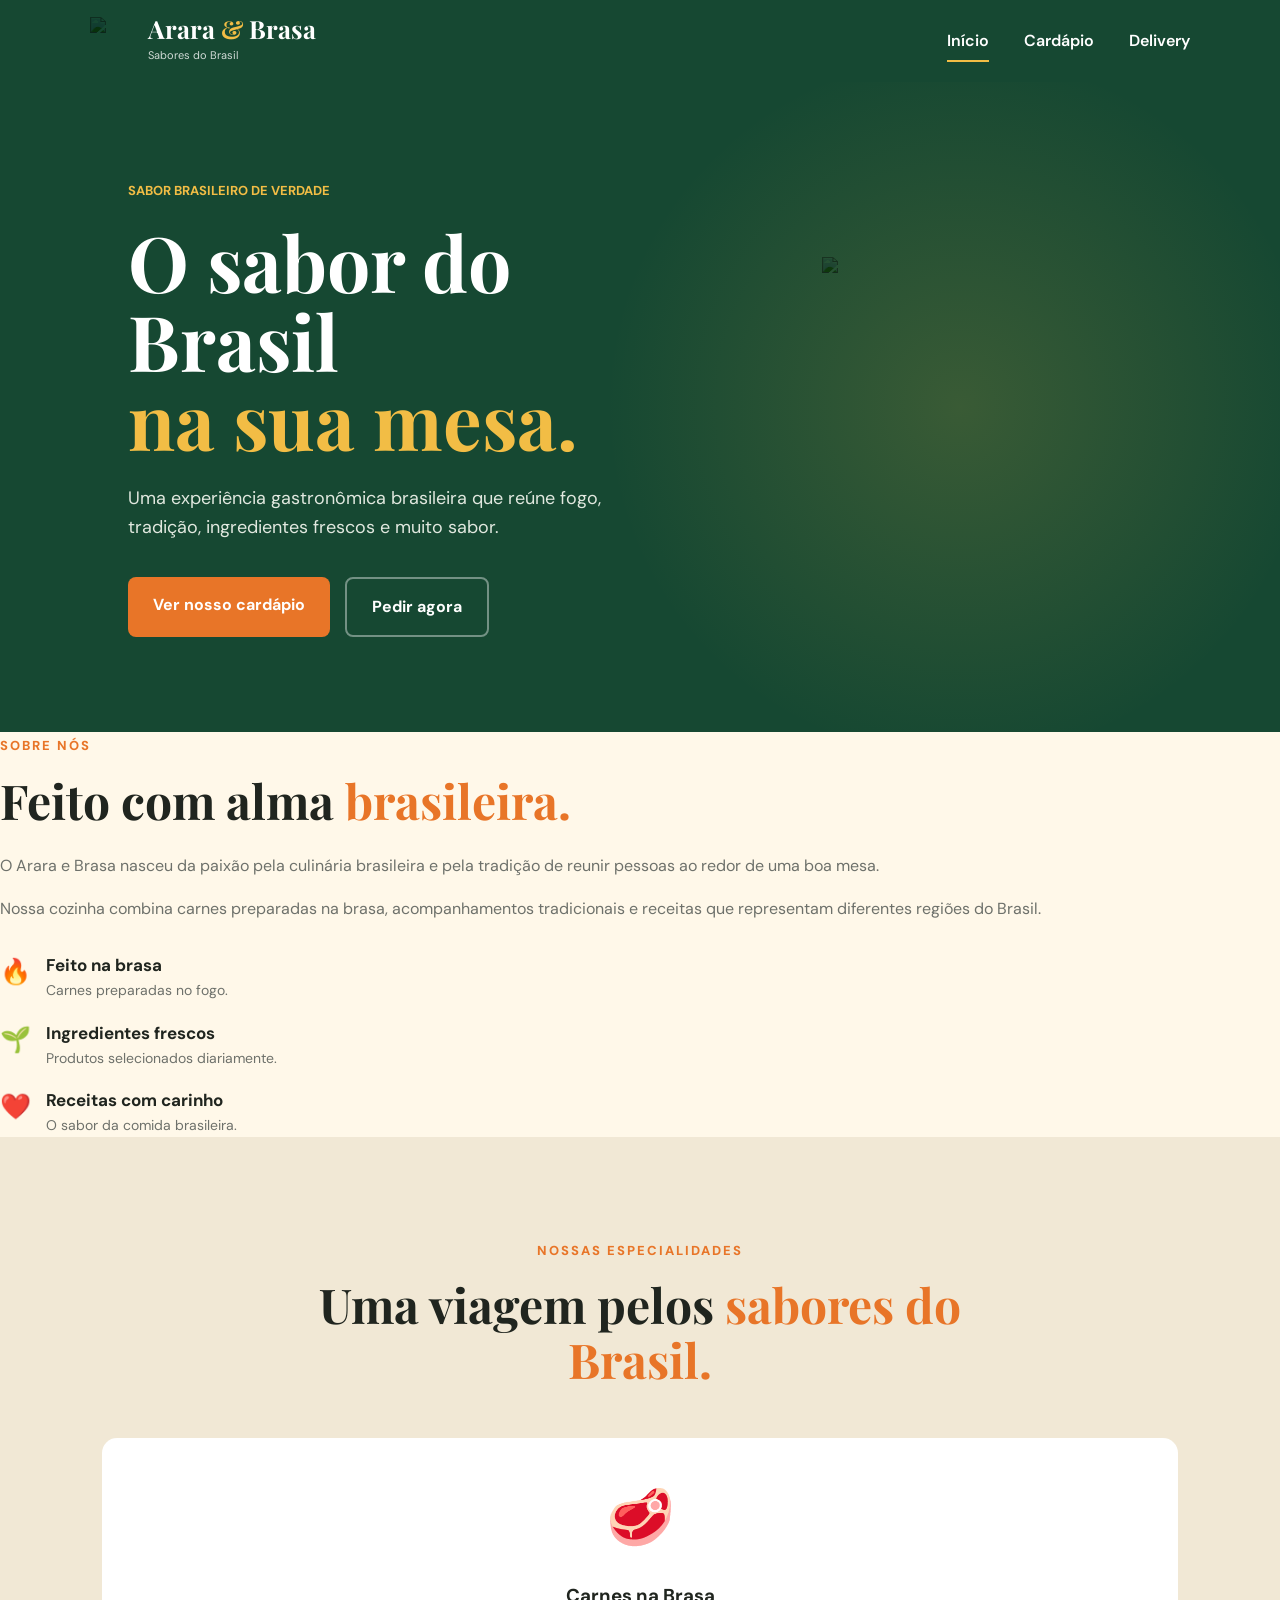
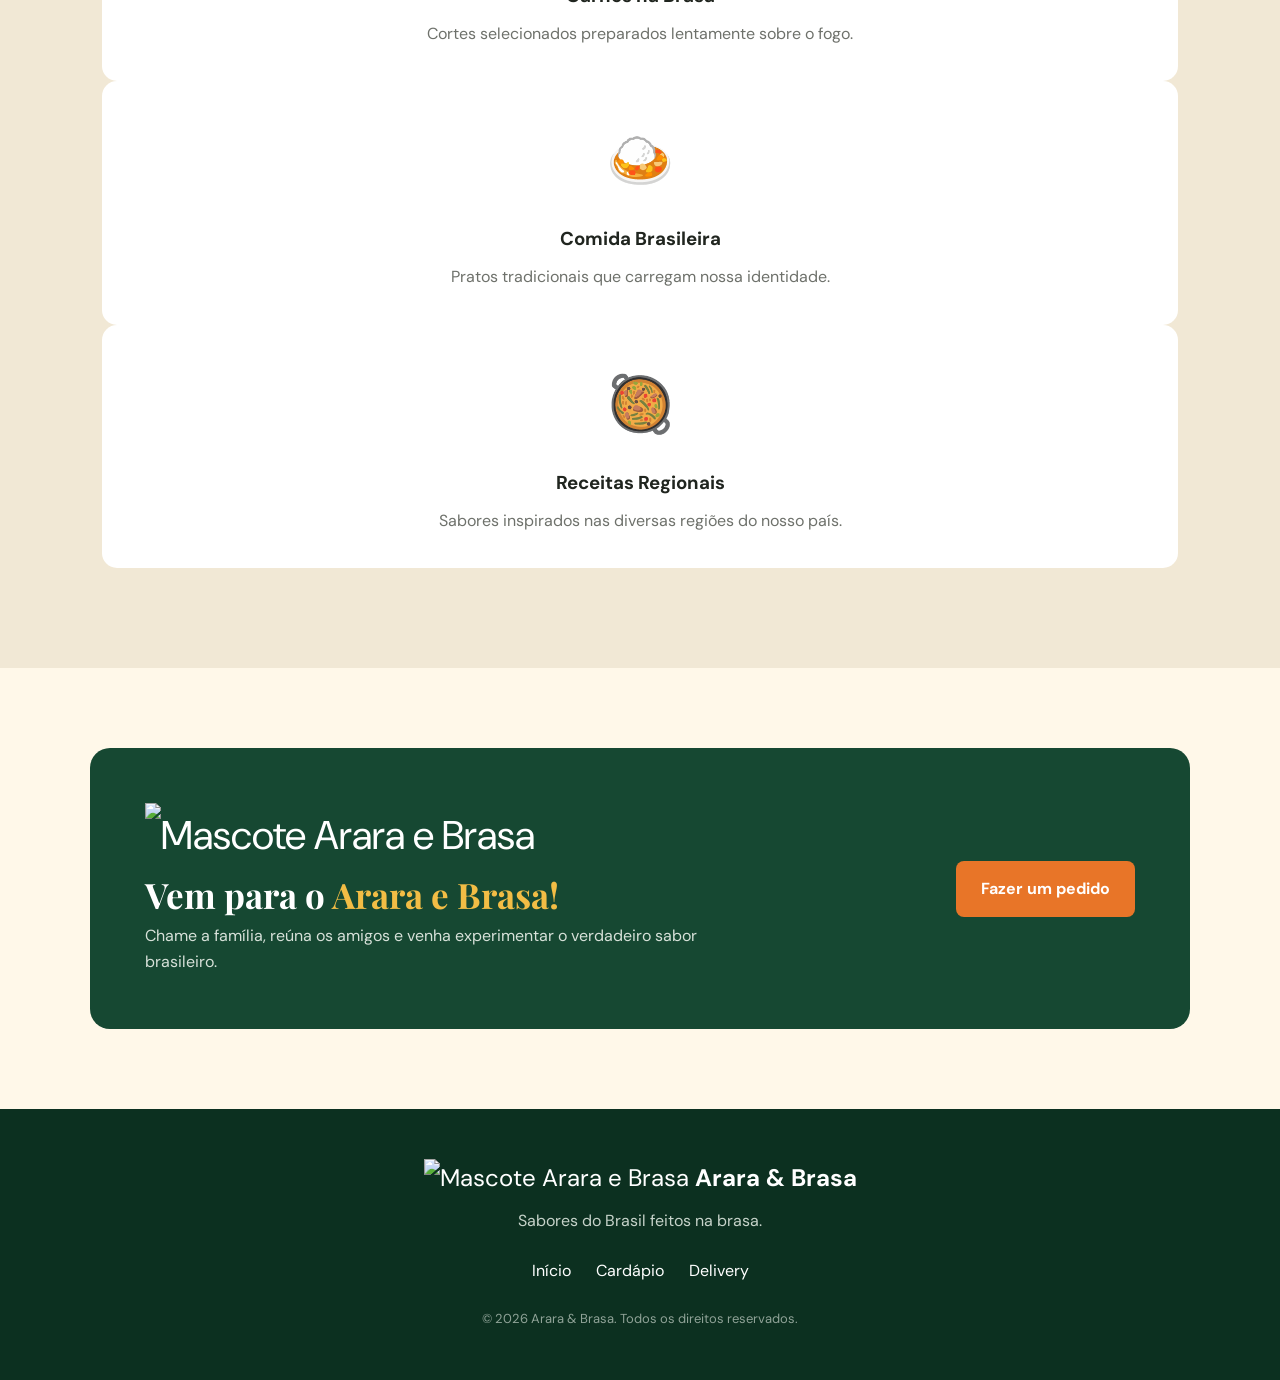
==== commit 06002f20: "index AB 2.0.4" ====
--- a/Arara&Brasa/index.html
+++ b/Arara&Brasa/index.html
@@ -13,7 +13,7 @@
 <header class="header">
     <div class="logo">
         <div class="logo-arara">
-           <img src="imgs/araradef.jpeg" alt="Mascote Arara e Brasa">
+           <img src="imgs/araraab.png" alt="Mascote Arara e Brasa">
         </div>
         <div>
             <h1>Arara <span>&</span> Brasa</h1>
@@ -63,7 +63,7 @@
 
         <div class="mascot">
             <div class="mascot-circle">
-                <img src="imgs/araradef.jpeg" alt="Mascote Arara e Brasa">
+                <img src="imgs/araraab.png" alt="Mascote Arara e Brasa">
             </div>
 
             <div class="mascot-smoke smoke1"></div>
@@ -179,7 +179,7 @@
     <section class="cta">
 
         <div>
-            <span>🦜</span>
+            <span><img src="imgs/araraab.png" alt="Mascote Arara e Brasa"></span>
 
             <h2>
                 Vem para o
@@ -204,7 +204,7 @@
 <footer>
 
     <div class="footer-logo">
-        🦜 <strong>Arara & Brasa</strong>
+        <img src="imgs/araraab.png" alt="Mascote Arara e Brasa"> <strong>Arara & Brasa</strong>
     </div>
 
     <p>Sabores do Brasil feitos na brasa.</p>
--- a/Arara&Brasa/style.css
+++ b/Arara&Brasa/style.css
@@ -423,36 +423,6 @@
     height: 480px;
 
 }
-
-
-.image-placeholder {
-
-    width: 100%;
-
-    height: 100%;
-
-    border-radius: 20px;
-
-    background:
-
-        linear-gradient(
-            145deg,
-            var(--orange),
-            var(--red)
-        );
-
-    display: flex;
-
-    align-items: center;
-
-    justify-content: center;
-
-    font-size: 170px;
-
-    box-shadow: 20px 20px 0 var(--green);
-
-}
-
 
 .section-label {
 
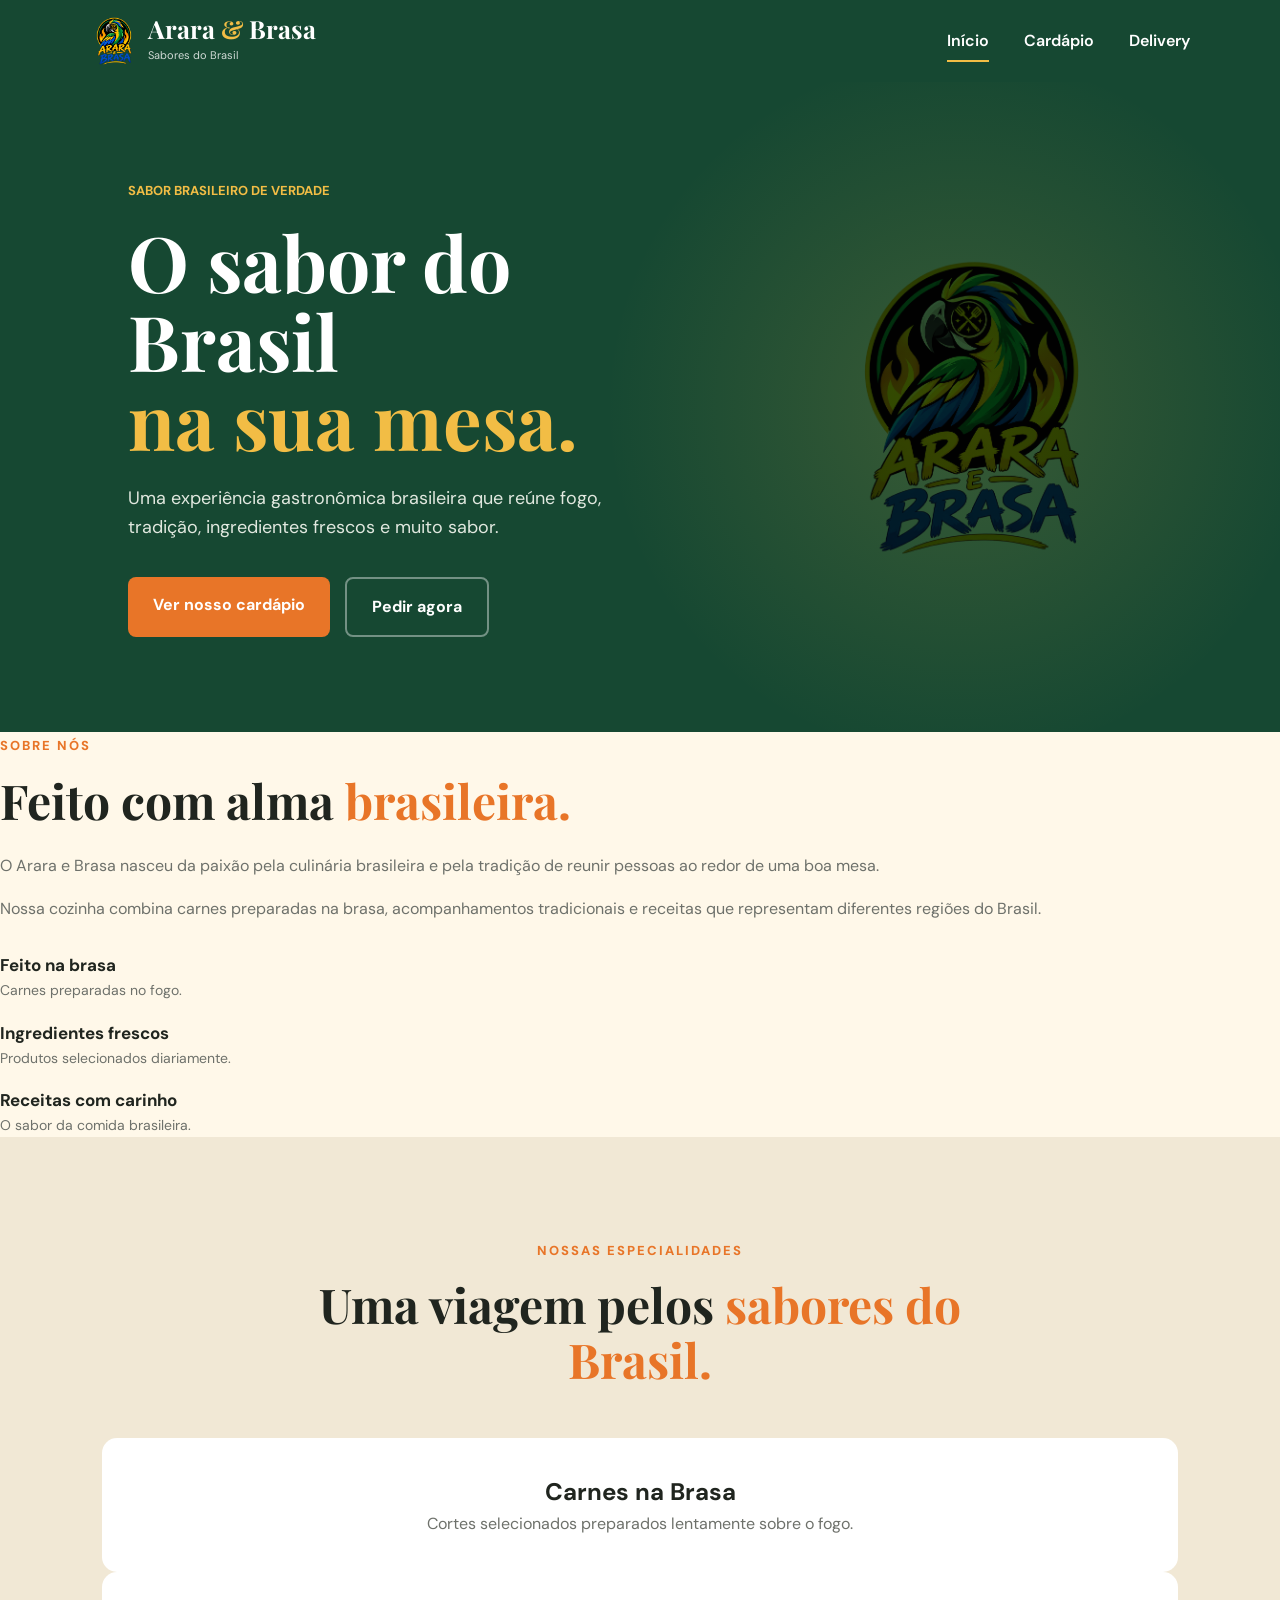
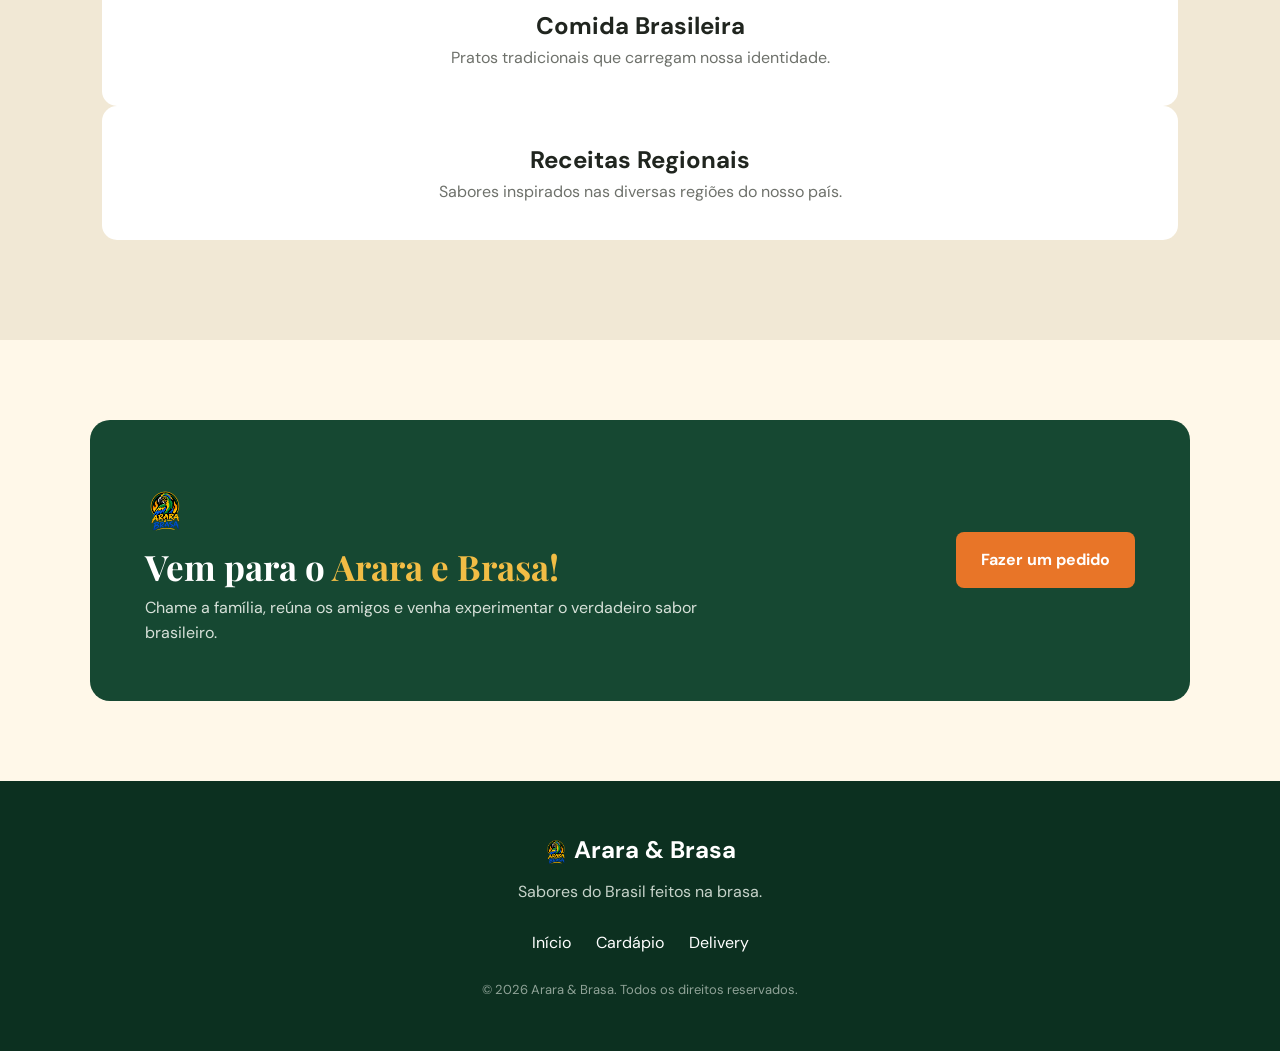
==== commit eeb53c92: "index AB 2.0.5" ====
--- a/Arara&Brasa/index.html
+++ b/Arara&Brasa/index.html
@@ -98,26 +98,30 @@
             <div class="features">
 
                 <div class="feature">
-                    <strong>🔥</strong>
                     <div>
-                        <h3>Feito na brasa</h3>
-                        <p>Carnes preparadas no fogo.</p>
+                        <ul>
+                            <li><h3>Feito na brasa</h3></li>
+                            <p>Carnes preparadas no fogo.</p>
+                        </ul>
                     </div>
                 </div>
 
                 <div class="feature">
-                    <strong>🌱</strong>
+
                     <div>
-                        <h3>Ingredientes frescos</h3>
-                        <p>Produtos selecionados diariamente.</p>
+                        <ul>
+                            <li><h3>Ingredientes frescos</h3></li>
+                            <p>Produtos selecionados diariamente.</p>
+                        </ul>
                     </div>
                 </div>
 
                 <div class="feature">
-                    <strong>❤️</strong>
                     <div>
-                        <h3>Receitas com carinho</h3>
-                        <p>O sabor da comida brasileira.</p>
+                        <ul>
+                            <li><h3>Receitas com carinho</h3></li>
+                            <p>O sabor da comida brasileira.</p>
+                        </ul>
                     </div>
                 </div>
 
@@ -144,8 +148,7 @@
         <div class="especialidade-grid">
 
             <div class="especialidade-card">
-                <div class="especialidade-icon">🥩</div>
-                <h3>Carnes na Brasa</h3>
+                <h2>Carnes na Brasa</h2>
                 <p>
                     Cortes selecionados preparados lentamente
                     sobre o fogo.
@@ -153,8 +156,7 @@
             </div>
 
             <div class="especialidade-card">
-                <div class="especialidade-icon">🍛</div>
-                <h3>Comida Brasileira</h3>
+                <h2>Comida Brasileira</h2>
                 <p>
                     Pratos tradicionais que carregam
                     nossa identidade.
@@ -162,8 +164,7 @@
             </div>
 
             <div class="especialidade-card">
-                <div class="especialidade-icon">🥘</div>
-                <h3>Receitas Regionais</h3>
+                <h2>Receitas Regionais</h2>
                 <p>
                     Sabores inspirados nas diversas regiões
                     do nosso país.
--- a/Arara&Brasa/style.css
+++ b/Arara&Brasa/style.css
@@ -91,11 +91,6 @@
 }
 
 
-.logo-arara {
-
-    font-size: 42px;
-
-}
 
 
 .logo h1 {
@@ -481,8 +476,7 @@
     height: 100%;
     
     object-fit: contain;
-    
-    mix-blend-mode: multiply;
+    display: block;
 
 }
 
@@ -653,6 +647,21 @@
 }
 
 
+.cta span img {
+
+    width: 1em;
+
+    height: 1em;
+
+    object-fit: contain;
+
+    display: inline-block;
+
+    vertical-align: middle;
+
+}
+
+
 .cta h2 {
 
     font-family: "Playfair Display", serif;
@@ -1063,9 +1072,17 @@
 }
 
 
-.empty-cart:first-letter {
-
-    font-size: 40px;
+.empty-cart > img {
+
+    width: 40px;
+
+    height: 40px;
+
+    object-fit: contain;
+
+    display: inline-block;
+
+    vertical-align: middle;
 
 }
 
@@ -1223,6 +1240,21 @@
     font-size: 24px;
 
     margin-bottom: 10px;
+
+}
+
+
+.footer-logo img {
+
+    width: 1em;
+
+    height: 1em;
+
+    object-fit: contain;
+
+    display: inline-block;
+
+    vertical-align: middle;
 
 }
 
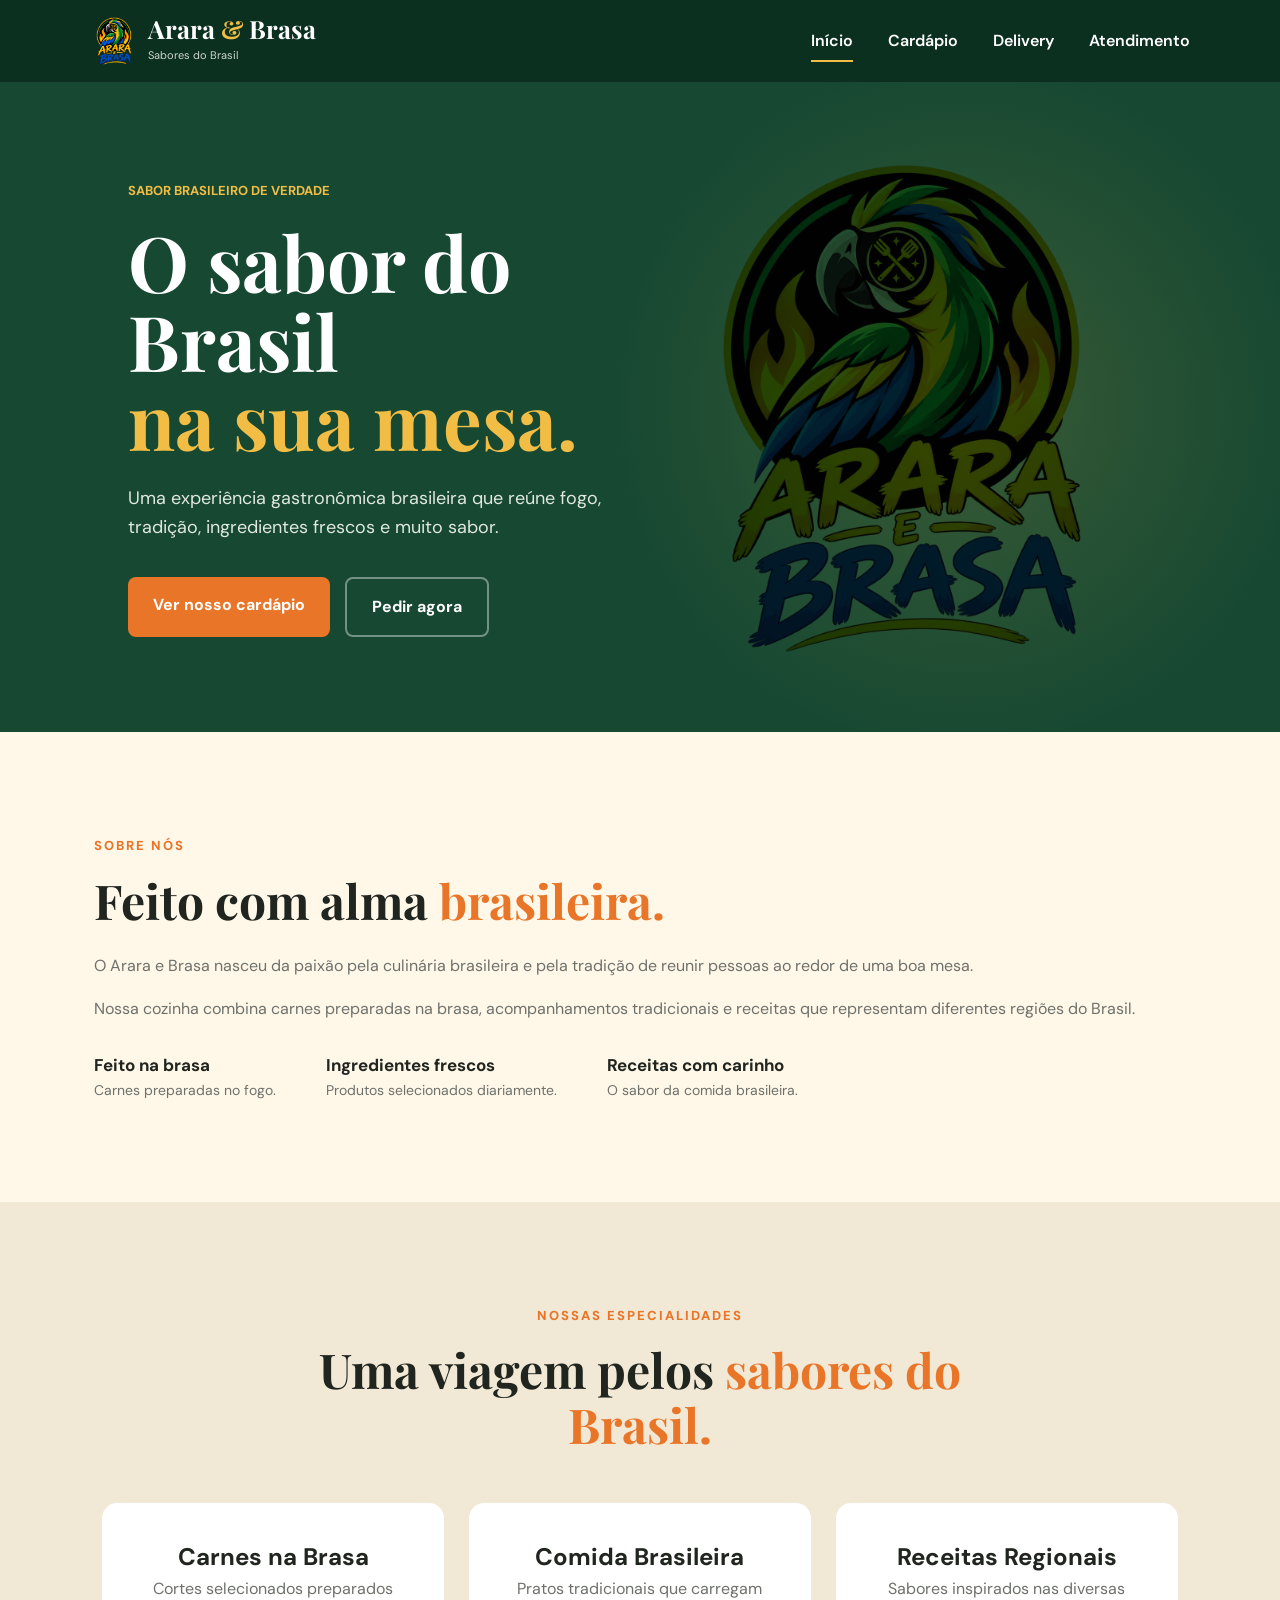
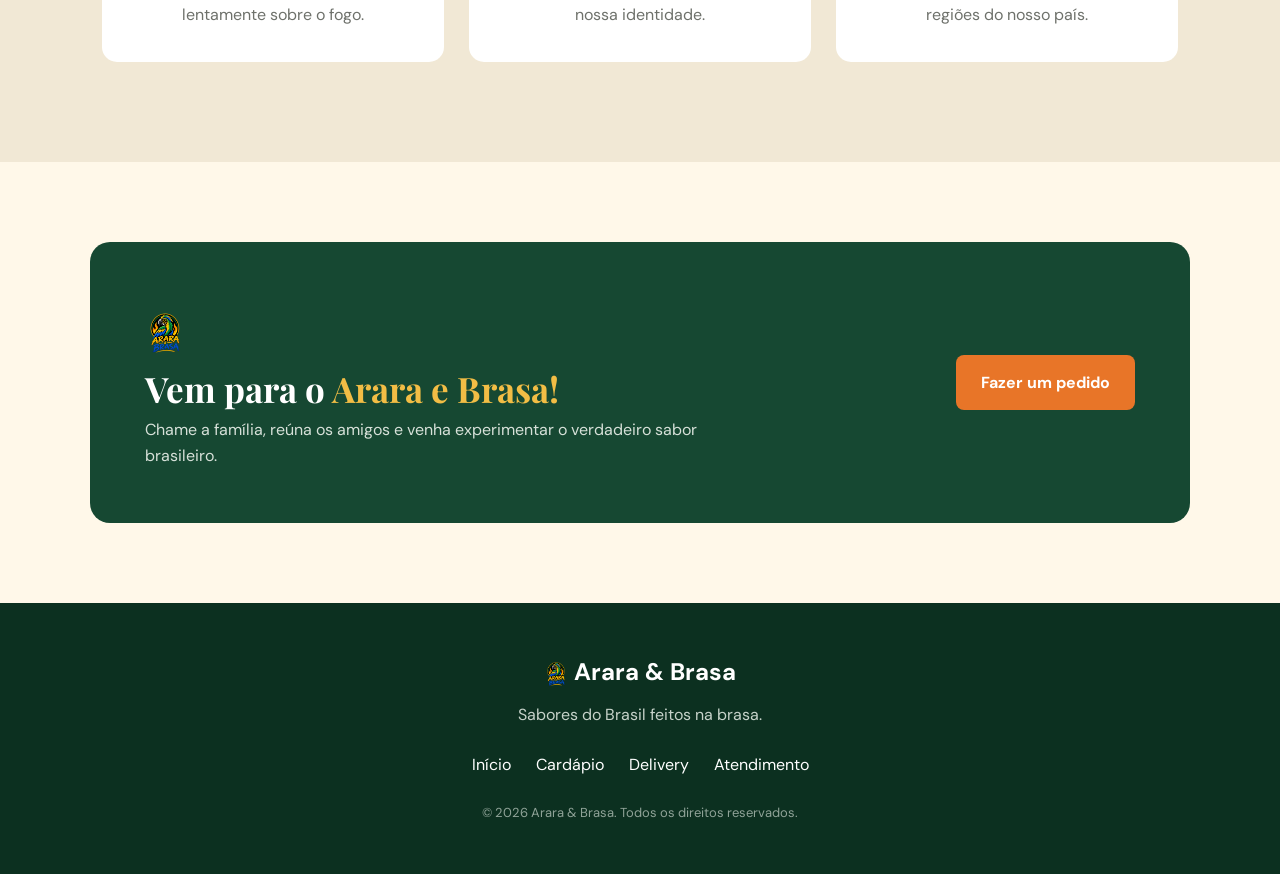
==== commit 5ab69a5b: "index AB 2.1.0" ====
--- a/Arara&Brasa/index.html
+++ b/Arara&Brasa/index.html
@@ -27,6 +27,7 @@
         <a href="index.html" class="active">Início</a>
         <a href="cardapio.html">Cardápio</a>
         <a href="delivery.html">Delivery</a>
+        <a href="sac.html">Atendimento</a>
     </nav>
 </header>
 
@@ -99,29 +100,22 @@
 
                 <div class="feature">
                     <div>
-                        <ul>
-                            <li><h3>Feito na brasa</h3></li>
-                            <p>Carnes preparadas no fogo.</p>
-                        </ul>
+                        <h3>Feito na brasa</h3>
+                        <p>Carnes preparadas no fogo.</p>
                     </div>
                 </div>
 
                 <div class="feature">
-
                     <div>
-                        <ul>
-                            <li><h3>Ingredientes frescos</h3></li>
-                            <p>Produtos selecionados diariamente.</p>
-                        </ul>
+                        <h3>Ingredientes frescos</h3>
+                        <p>Produtos selecionados diariamente.</p>
                     </div>
                 </div>
 
                 <div class="feature">
                     <div>
-                        <ul>
-                            <li><h3>Receitas com carinho</h3></li>
-                            <p>O sabor da comida brasileira.</p>
-                        </ul>
+                        <h3>Receitas com carinho</h3>
+                        <p>O sabor da comida brasileira.</p>
                     </div>
                 </div>
 
@@ -145,7 +139,7 @@
 
         </div>
 
-        <div class="especialidade-grid">
+        <div class="especialidades-grid">
 
             <div class="especialidade-card">
                 <h2>Carnes na Brasa</h2>
@@ -214,6 +208,7 @@
         <a href="index.html">Início</a>
         <a href="cardapio.html">Cardápio</a>
         <a href="delivery.html">Delivery</a>
+        <a href="sac.html">Atendimento</a>
     </div>
 
     <p class="copyright">
--- a/Arara&Brasa/style.css
+++ b/Arara&Brasa/style.css
@@ -26,7 +26,7 @@
 
     --gray: #6e716b;
 
-    --light-gray: #eee9dc;
+    --light-gray: #eee9dc
 
 }
 
@@ -59,7 +59,7 @@
 
     height: 82px;
 
-    background: var(--green);
+    background: var(--green-dark);
 
     color: white;
 
@@ -338,9 +338,9 @@
 
     position: relative;
     
-    width: 360px;
-    
-    height: 360px;
+    width: 500px;
+    
+    height: 500px;
     
     display: flex;
     
@@ -353,9 +353,9 @@
 
 .mascot-circle {
     
-    width: 300px;
-    
-    height: 300px;
+    width: 500px;
+    
+    height: 500px;
     
     display: flex;
     
@@ -394,29 +394,23 @@
 }
 
 
-.about {
+.sobre {
 
     max-width: 1200px;
 
-    margin: auto;
+    width: 90%;
+
+    margin: 0 auto;
 
     padding: 100px 30px;
 
-    display: grid;
-
-    grid-template-columns: 1fr 1fr;
-
-    gap: 80px;
-
-    align-items: center;
-
-}
-
-
-.about-image {
-
-    height: 480px;
-
+}
+
+.sobre-content {
+
+    width: 100%;
+
+    max-width: none;
 }
 
 .section-label {
@@ -496,9 +490,7 @@
 
     display: flex;
 
-    flex-direction: column;
-
-    gap: 18px;
+    gap: 50px;
 
 }
 
@@ -772,6 +764,8 @@
 
     transition: .3s;
 
+    cursor: pointer;
+
 }
 
 
@@ -806,6 +800,17 @@
 
 }
 
+.food-icon img {
+
+    width: 55px;
+
+    height: 55px;
+
+    display: block;
+
+    object-fit: contain;
+
+}
 
 .food-info h3 {
 
@@ -931,6 +936,20 @@
     justify-content: center;
 
     font-size: 50px;
+
+}
+
+.delivery-food img {
+
+    width: 100%;
+    
+    height: 100%;
+    
+    object-fit: cover;
+    
+    display: block;
+    
+    border-radius: 12px;
 
 }
 
@@ -1502,4 +1521,295 @@
 
     }
 
+}
+
+.modal {
+    display: none;
+    position: fixed;
+    inset: 0;
+    z-index: 9999;
+
+    align-items: center;
+    justify-content: center;
+
+    padding: 20px;
+    background: rgba(0, 0, 0, 0.75);
+}
+
+.modal.active {
+    display: flex;
+}
+
+.modal-content {
+    position: relative;
+    width: 600px;
+    max-width: 100%;
+    max-height: 90vh;
+
+    overflow-y: auto;
+    background: #fff;
+    border-radius: 18px;
+
+    box-shadow: 0 15px 50px rgba(0, 0, 0, 0.4);
+    animation: modalAbrir 0.25s ease;
+}
+
+.modal-content img {
+    display: block;
+    width: 100%;
+    height: 260px;
+    object-fit: cover;
+}
+
+.modal-info {
+    padding: 25px;
+}
+
+.modal-info h2 {
+    margin: 0 0 12px;
+    font-size: 26px;
+    color: #164832;
+}
+
+.modal-info p {
+    margin: 0 0 18px;
+    line-height: 1.6;
+    color: #6e716b;
+}
+
+.modal-info strong {
+    font-size: 22px;
+    color: #e87528;
+}
+
+.modal-close {
+    position: absolute;
+    top: 12px;
+    right: 12px;
+
+    width: 38px;
+    height: 38px;
+    border: none;
+    border-radius: 50%;
+
+    background: rgba(0, 0, 0, 0.7);
+    color: white;
+    font-size: 28px;
+    cursor: pointer;
+}
+
+.modal-close:hover {
+    background: #164832;
+}
+
+@keyframes modalAbrir {
+    from {
+        opacity: 0;
+        transform: scale(0.92);
+    }
+
+    to {
+        opacity: 1;
+        transform: scale(1);
+    }
+}
+
+@media (max-width: 480px) {
+    .modal-content img {
+        height: 210px;
+    }
+
+    .modal-info h2 {
+        font-size: 22px;
+    }
+}
+
+#modal-adicionar {
+    width: 100%;
+    margin-top: 22px;
+    padding: 14px 18px;
+
+    background-color: #164832;
+    color: white;
+
+    border: none;
+    border-radius: 10px;
+
+    font-size: 16px;
+    font-weight: bold;
+
+    cursor: pointer;
+}
+
+
+/* Informações nutricionais dos pop-ups do cardápio */
+.nutricao {
+    margin: 20px 0 4px;
+    padding: 18px;
+    background: #fff8e9;
+    border: 1px solid #eee2ca;
+    border-radius: 12px;
+}
+.nutricao h3 {
+    color: #164832;
+    font-size: 17px;
+    margin: 0 0 4px;
+}
+.nutricao-nota {
+    font-size: 12px;
+    margin: 0 0 14px !important;
+    color: #6e716b;
+}
+.nutricao-grid {
+    display: grid;
+    grid-template-columns: repeat(3, minmax(0, 1fr));
+    gap: 10px;
+}
+.nutricao-grid > div {
+    padding: 10px 8px;
+    background: #fff;
+    border-radius: 8px;
+    display: flex;
+    flex-direction: column;
+    gap: 3px;
+}
+.nutricao-grid span {
+    font-size: 11px;
+    color: #6e716b;
+}
+.nutricao-grid strong {
+    font-size: 15px;
+    color: #164832;
+}
+@media (max-width: 480px) {
+    .nutricao { padding: 12px; }
+    .nutricao-grid { grid-template-columns: repeat(2, minmax(0, 1fr)); }
+}
+/* ===== Campo de observação no modal ===== */
+.observacao-label {
+    display: block;
+    margin: 18px 0 6px;
+    font-weight: 600;
+    color: #3b2a1e;
+}
+
+.observacao-input {
+    width: 100%;
+    padding: 10px 12px;
+    border: 1px solid #d9cfc2;
+    border-radius: 8px;
+    font-family: inherit;
+    font-size: 0.95rem;
+    resize: vertical;
+    background: #fffaf3;
+    color: #3b2a1e;
+    box-sizing: border-box;
+}
+
+.observacao-input:focus {
+    outline: none;
+    border-color: #e76f1c;
+    box-shadow: 0 0 0 3px rgba(231, 111, 28, 0.15);
+}
+
+/* ===== Observação no carrinho ===== */
+.cart-item {
+    display: grid;
+    grid-template-columns: 1fr auto;
+    grid-template-areas:
+        "info    controls"
+        "subtotal subtotal";
+    gap: 8px 10px;
+    padding: 12px 0;
+    border-bottom: 1px dashed #e5d9c9;
+}
+
+.cart-item-info { grid-area: info; }
+.cart-item-controls {
+    grid-area: controls;
+    display: flex;
+    align-items: center;
+    gap: 6px;
+}
+.cart-item-subtotal {
+    grid-area: subtotal;
+    text-align: right;
+    font-weight: 700;
+    color: #b8410e;
+}
+
+.cart-item-nome {
+    display: block;
+    color: #3b2a1e;
+    margin-bottom: 2px;
+}
+
+.cart-item-obs {
+    margin: 2px 0 4px;
+    font-size: 0.82rem;
+    color: #7a5a3f;
+    font-style: italic;
+    background: #fff4e6;
+    border-left: 3px solid #e76f1c;
+    padding: 4px 8px;
+    border-radius: 4px;
+    word-break: break-word;
+}
+
+.cart-item-preco {
+    font-size: 0.8rem;
+    color: #9a8570;
+}
+
+.qty-btn {
+    width: 28px;
+    height: 28px;
+    border-radius: 50%;
+    border: 1px solid #e76f1c;
+    background: #fff;
+    color: #e76f1c;
+    font-size: 1rem;
+    font-weight: 700;
+    cursor: pointer;
+    line-height: 1;
+}
+
+.qty-btn:hover { background: #e76f1c; color: #fff; }
+
+.qty-value {
+    min-width: 22px;
+    text-align: center;
+    font-weight: 700;
+    color: #3b2a1e;
+}
+
+.remove-btn {
+    background: none;
+    border: none;
+    cursor: pointer;
+    font-size: 1rem;
+    opacity: 0.7;
+}
+.remove-btn:hover { opacity: 1; }
+
+/* ===== Toast ===== */
+#toast-arara {
+    position: fixed;
+    bottom: 24px;
+    left: 50%;
+    transform: translateX(-50%) translateY(120%);
+    background: #3b2a1e;
+    color: #fff;
+    padding: 12px 20px;
+    border-radius: 8px;
+    font-weight: 600;
+    box-shadow: 0 6px 20px rgba(0,0,0,0.25);
+    opacity: 0;
+    transition: transform 0.3s ease, opacity 0.3s ease;
+    z-index: 9999;
+    pointer-events: none;
+}
+#toast-arara.show {
+    transform: translateX(-50%) translateY(0);
+    opacity: 1;
 }
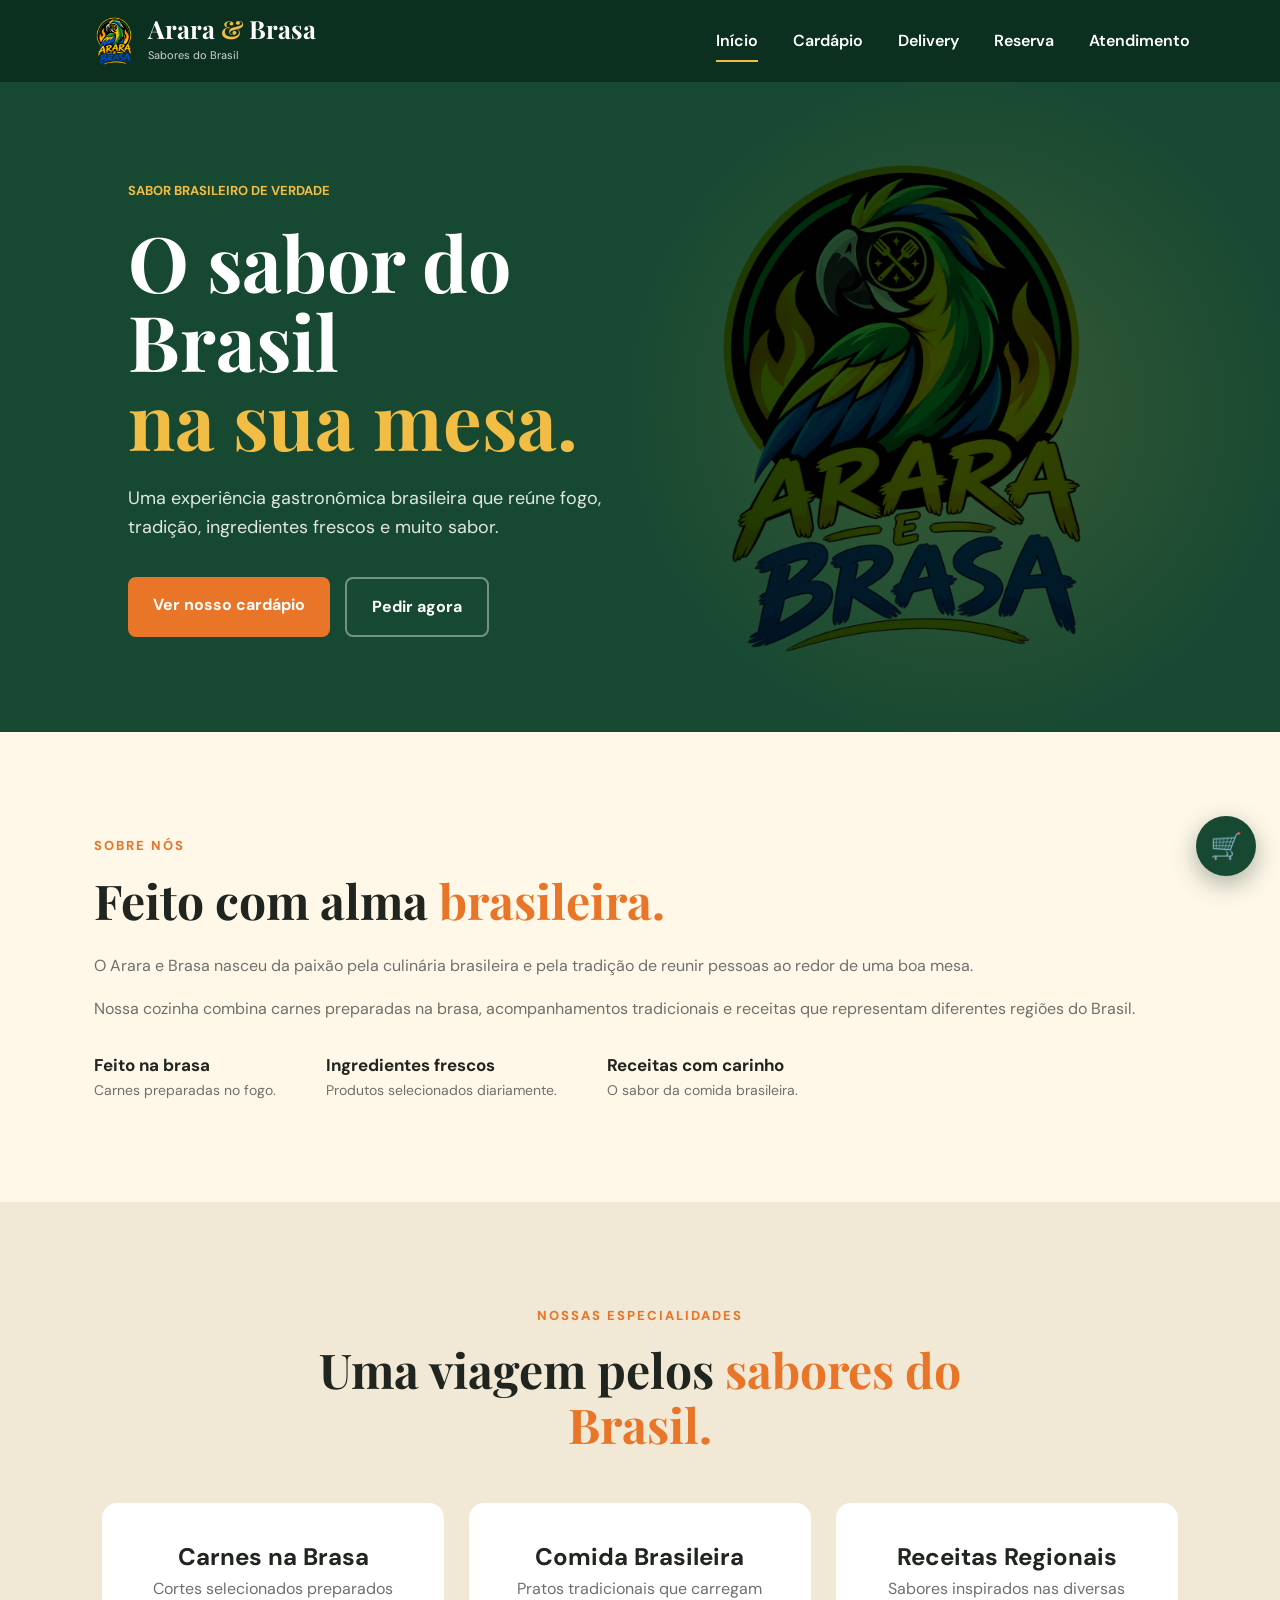
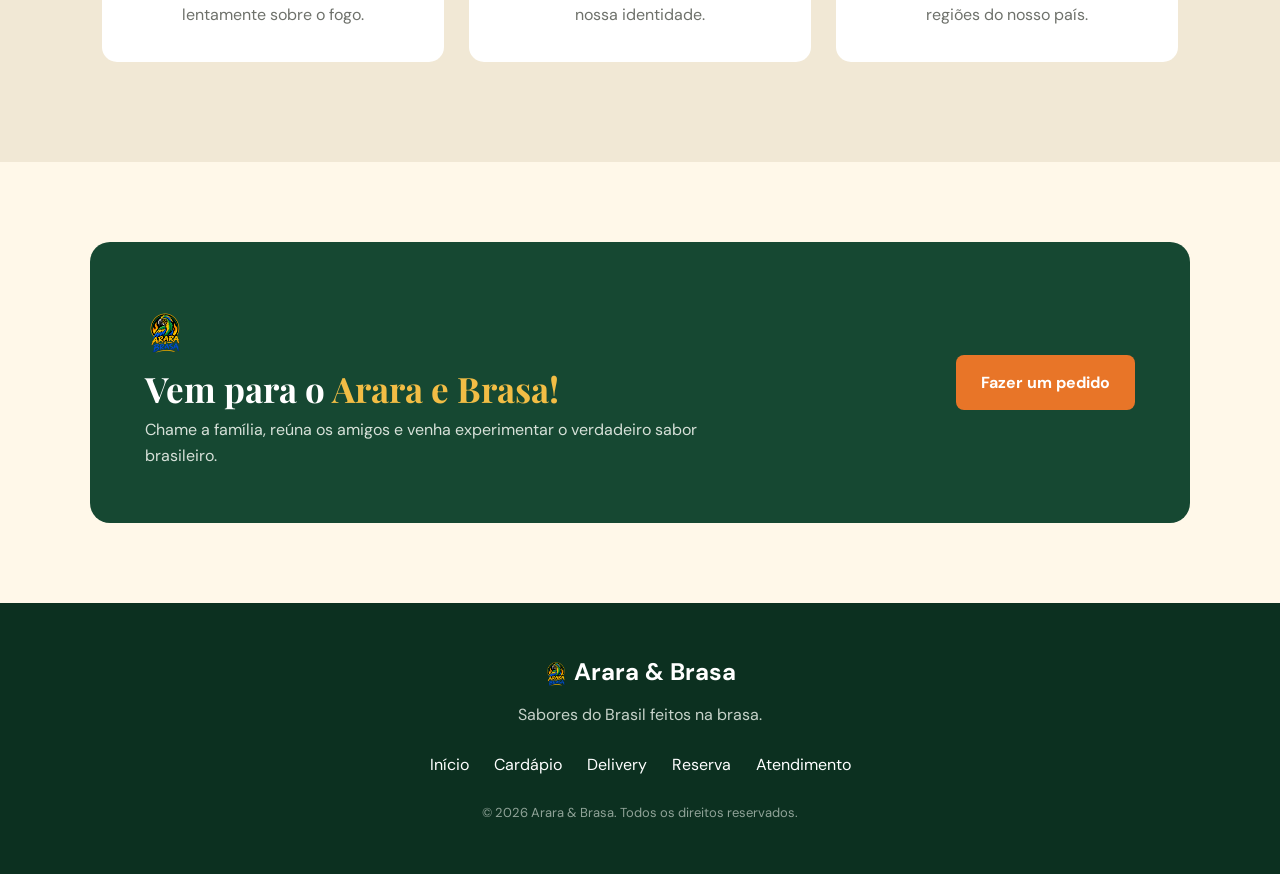
==== commit bff0999e: "pacote reserva 1.0.0" ====
--- a/Arara&Brasa/index.html
+++ b/Arara&Brasa/index.html
@@ -27,6 +27,7 @@
         <a href="index.html" class="active">Início</a>
         <a href="cardapio.html">Cardápio</a>
         <a href="delivery.html">Delivery</a>
+        <a href="reserva.html">Reserva</a>
         <a href="sac.html">Atendimento</a>
     </nav>
 </header>
@@ -208,6 +209,7 @@
         <a href="index.html">Início</a>
         <a href="cardapio.html">Cardápio</a>
         <a href="delivery.html">Delivery</a>
+        <a href="reserva.html">Reserva</a>
         <a href="sac.html">Atendimento</a>
     </div>
 
--- a/Arara&Brasa/style.css
+++ b/Arara&Brasa/style.css
@@ -749,93 +749,65 @@
 
 
 .menu-item {
-
     background: white;
-
     border-radius: 12px;
-
-    padding: 25px;
-
-    display: flex;
-
-    gap: 20px;
-
+    padding: 20px;
+    display: flex;
+    gap: 18px;
+    align-items: center;
     border: 1px solid #eee;
-
     transition: .3s;
-
     cursor: pointer;
-
-}
-
+}
 
 .menu-item:hover {
-
     transform: translateY(-4px);
-
     box-shadow: 0 10px 30px rgba(0,0,0,.08);
-
-}
-
-
-.food-icon {
-
+}
+
+.menu-item-imagem {
+    width: 100px;
+    height: 100px;
+    min-width: 100px;
+    border-radius: 12px;
+    background: #f4ead5;
+    overflow: hidden;
+    display: flex;
+    align-items: center;
+    justify-content: center;
+}
+
+.menu-item-imagem img {
+    width: 100%;
+    height: 100%;
+    object-fit: cover;
+    display: block;
+}
+
+.menu-item-imagem {
     width: 75px;
-
     height: 75px;
-
     min-width: 75px;
-
-    border-radius: 12px;
-
-    background: #f4ead5;
-
-    display: flex;
-
-    align-items: center;
-
-    justify-content: center;
-
-    font-size: 38px;
-
-}
-
-.food-icon img {
-
-    width: 55px;
-
-    height: 55px;
-
-    display: block;
-
-    object-fit: contain;
-
+}
+
+.food-info {
+    flex: 1;
+    min-width: 0;
 }
 
 .food-info h3 {
-
     margin-bottom: 5px;
-
-}
-
+}
 
 .food-info p {
-
     color: var(--gray);
-
     font-size: 14px;
-
     margin-bottom: 10px;
-
-}
-
+}
 
 .food-info strong {
-
     color: var(--orange);
-
     font-size: 18px;
-
 }
 
 
@@ -1812,4 +1784,79 @@
 #toast-arara.show {
     transform: translateX(-50%) translateY(0);
     opacity: 1;
+}
+/* ===== Botão flutuante do carrinho ===== */
+#cart-float {
+    position: fixed;
+    right: 24px;
+    bottom: 24px;
+    z-index: 9998;
+
+    display: none;                 /* JS mostra só nas páginas certas */
+    align-items: center;
+    justify-content: center;
+    gap: 8px;
+
+    width: 60px;
+    height: 60px;
+    border-radius: 50%;
+
+    background: var(--green);
+    color: #fff;
+    text-decoration: none;
+    box-shadow: 0 8px 24px rgba(12, 48, 32, 0.35);
+
+    transition: transform 0.2s ease, background 0.2s ease;
+}
+
+#cart-float.visible {
+    display: flex;
+}
+
+#cart-float:hover {
+    background: var(--orange);
+    transform: translateY(-3px) scale(1.05);
+}
+
+#cart-float .cart-icon {
+    font-size: 26px;
+    line-height: 1;
+}
+
+#cart-float .cart-badge {
+    position: absolute;
+    top: -4px;
+    right: -4px;
+
+    min-width: 22px;
+    height: 22px;
+    padding: 0 6px;
+
+    border-radius: 11px;
+    background: var(--orange);
+    color: #fff;
+
+    font-size: 12px;
+    font-weight: 700;
+    line-height: 22px;
+    text-align: center;
+
+    box-shadow: 0 2px 6px rgba(0, 0, 0, 0.25);
+}
+
+#cart-float .cart-badge:empty,
+#cart-float .cart-badge[data-count="0"] {
+    display: none;
+}
+
+@media (max-width: 480px) {
+    #cart-float {
+        width: 54px;
+        height: 54px;
+        right: 16px;
+        bottom: 16px;
+    }
+    #cart-float .cart-icon {
+        font-size: 22px;
+    }
 }
